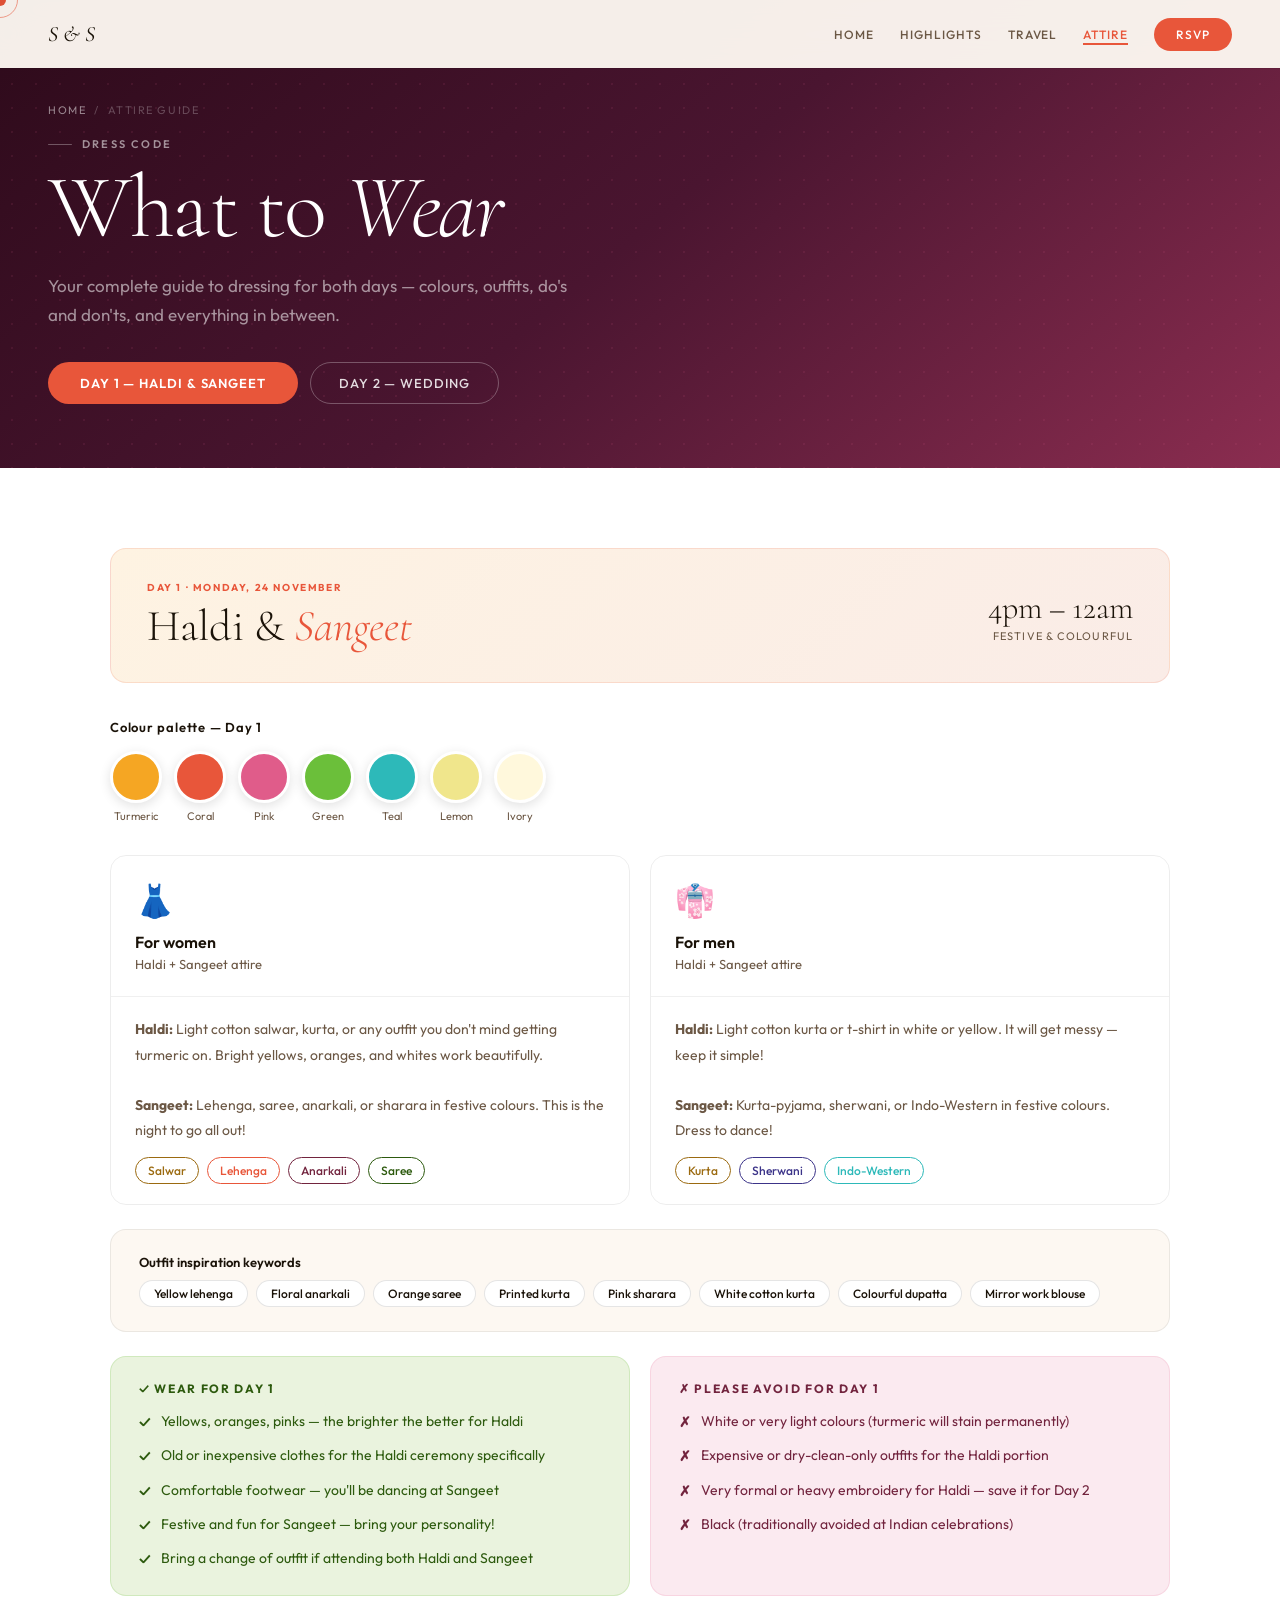
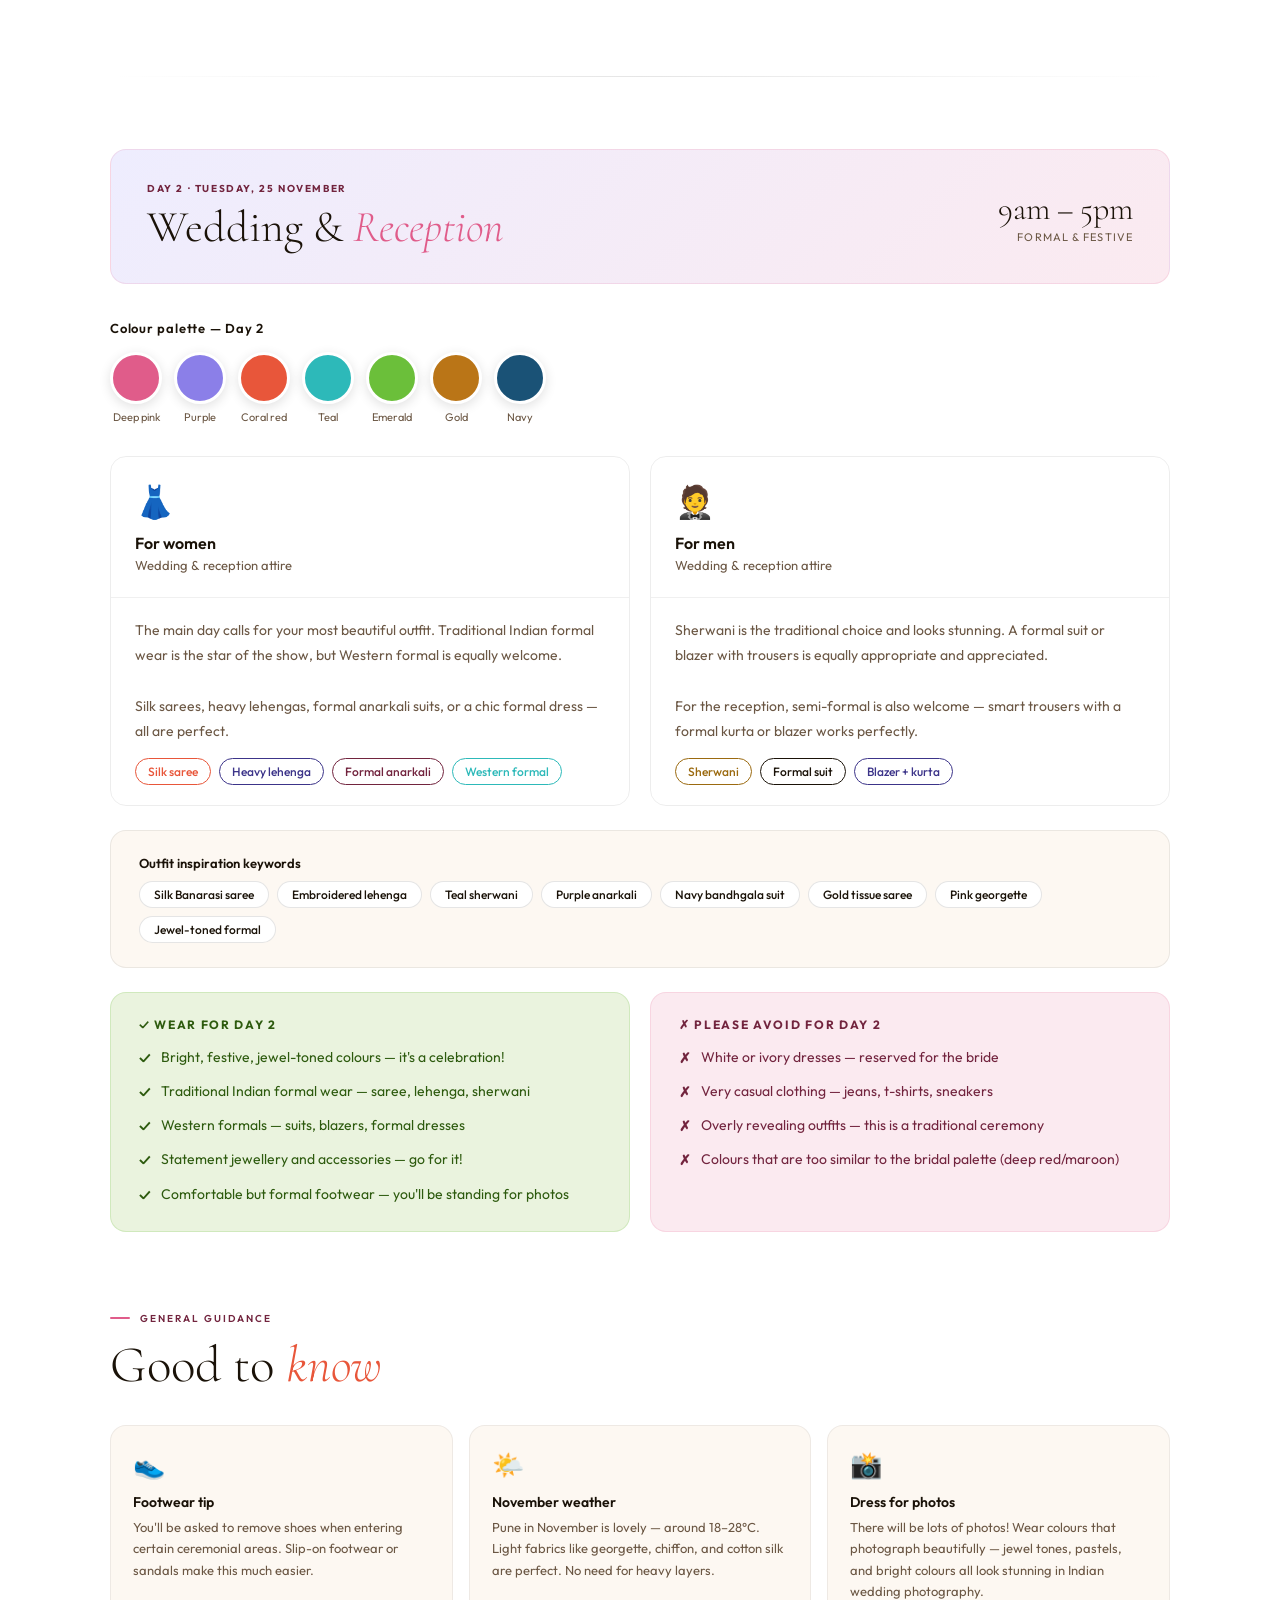
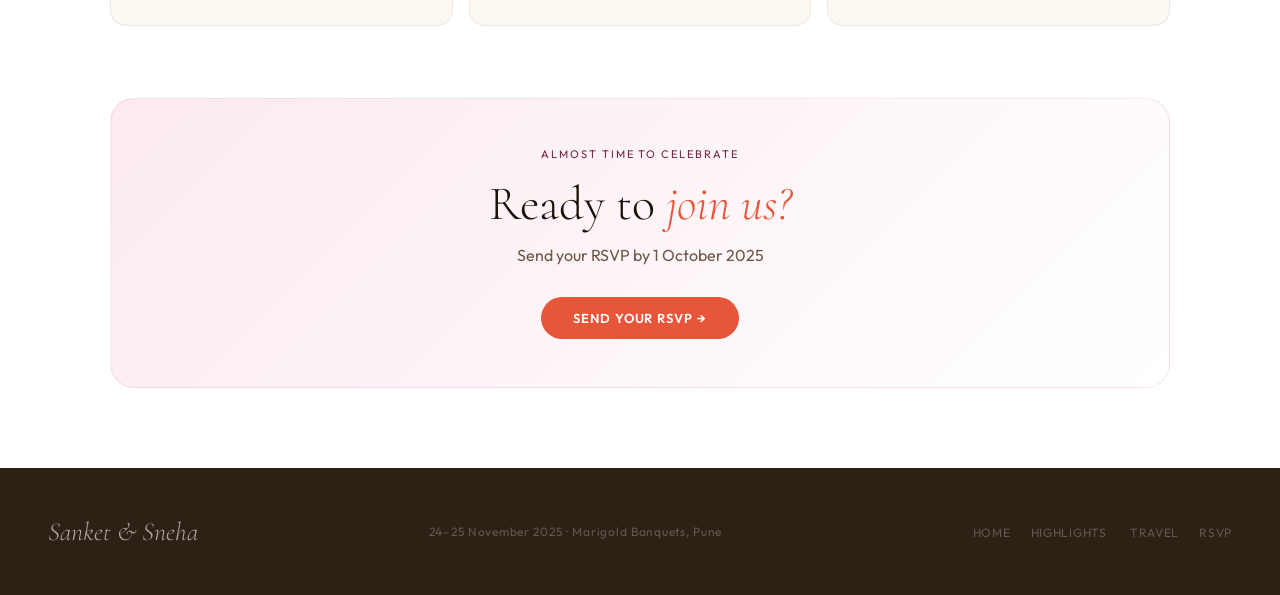
==== attire.html @ 669a03d9 "Add files via upload" ====
<!DOCTYPE html>
<html lang="en">
<head>
<meta charset="UTF-8"><meta name="viewport" content="width=device-width,initial-scale=1">
<title>Attire Guide — Sanket & Sneha</title>
<link rel="preconnect" href="https://fonts.googleapis.com"><link rel="preconnect" href="https://fonts.gstatic.com" crossorigin>
<link rel="stylesheet" href="shared.css">
<style>
.page-body{background:#fff;padding:80px 48px;}
.page-inner{max-width:1060px;margin:0 auto;}

/* DAY SECTIONS */
.day-section{margin-bottom:80px;}
.day-section:last-of-type{margin-bottom:0;}
.day-anchor{display:block;position:relative;top:calc(-1 * var(--nav-h) - 20px);}
.day-header{padding:32px 36px;border-radius:var(--radius);margin-bottom:36px;display:flex;align-items:center;justify-content:space-between;gap:24px;flex-wrap:wrap;}
.dh-day1{background:linear-gradient(135deg,var(--yellow-l),var(--coral-l));border:1.5px solid rgba(232,86,58,.15);}
.dh-day2{background:linear-gradient(135deg,var(--purple-l),var(--pink-l));border:1.5px solid rgba(224,92,138,.15);}
.dh-badge{font-size:10px;font-weight:700;letter-spacing:.16em;text-transform:uppercase;margin-bottom:8px;}
.dh-day1 .dh-badge{color:var(--coral);}
.dh-day2 .dh-badge{color:var(--pink-d);}
.dh-title{font-family:'Cormorant',serif;font-size:clamp(28px,4vw,44px);font-weight:300;line-height:1.1;}
.dh-title em{font-style:italic;}
.dh-day1 .dh-title em{color:var(--coral);}
.dh-day2 .dh-title em{color:var(--pink);}
.dh-time{text-align:right;}
.dh-time .t{font-family:'Cormorant',serif;font-size:32px;font-weight:300;}
.dh-time .tl{font-size:11px;letter-spacing:.1em;text-transform:uppercase;color:var(--mid);margin-top:2px;}

/* COLOUR PALETTE */
.palette-section{margin-bottom:32px;}
.palette-title{font-size:13px;font-weight:600;letter-spacing:.06em;margin-bottom:16px;color:var(--dark);}
.palette-swatches{display:flex;gap:12px;flex-wrap:wrap;}
.swatch-item{text-align:center;}
.swatch-circle{width:52px;height:52px;border-radius:50%;border:3px solid #fff;box-shadow:0 3px 12px rgba(0,0,0,.12);margin:0 auto 6px;transition:transform .2s;}
.swatch-circle:hover{transform:scale(1.12);}
.swatch-name{font-size:11px;color:var(--mid);}

/* ATTIRE BY GENDER */
.gender-grid{display:grid;grid-template-columns:1fr 1fr;gap:20px;margin-bottom:24px;}
.gender-card{border-radius:var(--radius);border:1.5px solid rgba(0,0,0,.07);overflow:hidden;transition:all .3s cubic-bezier(.16,1,.3,1);}
.gender-card:hover{transform:translateY(-4px);box-shadow:0 16px 40px rgba(0,0,0,.09);border-color:transparent;}
.gc-top{padding:24px;border-bottom:1px solid rgba(0,0,0,.06);}
.gc-icon{font-size:32px;margin-bottom:12px;}
.gc-title{font-size:16px;font-weight:600;margin-bottom:4px;}
.gc-subtitle{font-size:13px;color:var(--mid);}
.gc-body{padding:20px 24px;}
.gc-body p{font-size:14px;color:var(--mid);line-height:1.8;}
.gc-chips{display:flex;gap:8px;flex-wrap:wrap;margin-top:14px;}
.gc-chip{font-size:12px;font-weight:500;padding:5px 12px;border-radius:20px;border:1.5px solid;transition:all .2s;}
.gc-chip:hover{transform:translateY(-2px);}

/* DO / DON'T */
.do-dont-section{display:grid;grid-template-columns:1fr 1fr;gap:20px;margin-bottom:32px;}
.do-card{padding:24px 28px;border-radius:var(--radius);background:var(--lime-l);border:1.5px solid rgba(107,191,58,.2);}
.dont-card{padding:24px 28px;border-radius:var(--radius);background:var(--pink-l);border:1.5px solid rgba(224,92,138,.15);}
.dd-title{font-size:12px;font-weight:700;letter-spacing:.14em;text-transform:uppercase;margin-bottom:14px;display:flex;align-items:center;gap:8px;}
.do-card .dd-title{color:var(--lime-d);}
.dont-card .dd-title{color:var(--pink-d);}
.dd-item{display:flex;gap:10px;align-items:flex-start;margin-bottom:10px;font-size:14px;line-height:1.65;}
.dd-item:last-child{margin-bottom:0;}
.do-card .dd-item{color:var(--lime-d);}
.dont-card .dd-item{color:var(--pink-d);}
.dd-item::before{flex-shrink:0;margin-top:1px;font-weight:700;}
.do-card .dd-item::before{content:'✓';}
.dont-card .dd-item::before{content:'✗';}

/* INSPIRATION STRIP */
.inspo-strip{padding:24px 28px;border-radius:var(--radius);background:var(--cream);border:1.5px solid rgba(0,0,0,.07);margin-bottom:24px;}
.inspo-title{font-size:13px;font-weight:600;margin-bottom:10px;}
.inspo-tags{display:flex;gap:8px;flex-wrap:wrap;}
.inspo-tag{font-size:12px;font-weight:500;padding:5px 14px;border-radius:20px;background:#fff;border:1.5px solid rgba(0,0,0,.1);color:var(--dark);}

/* SECTION DIVIDER */
.day-divider{height:1px;background:linear-gradient(to right,transparent,rgba(0,0,0,.1),transparent);margin:72px 0;}

/* GENERAL RULES */
.general-rules{margin-top:72px;}
.rules-grid{display:grid;grid-template-columns:repeat(3,1fr);gap:16px;margin-top:32px;}
.rule-card{padding:22px;border-radius:var(--radius);background:var(--cream);border:1.5px solid rgba(0,0,0,.06);transition:all .3s;}
.rule-card:hover{transform:translateY(-3px);box-shadow:0 12px 30px rgba(0,0,0,.08);}
.rule-icon{font-size:26px;margin-bottom:12px;}
.rule-title{font-size:14px;font-weight:600;margin-bottom:6px;}
.rule-desc{font-size:13px;color:var(--mid);line-height:1.65;}

@media(max-width:900px){
  .page-body{padding:48px 20px;}
  .gender-grid,.do-dont-section,.rules-grid{grid-template-columns:1fr;}
  .day-header{flex-direction:column;}
  .dh-time{text-align:left;}
}
</style>
</head>
<body>
<div id="cursor"></div><div id="cursor-ring"></div>

<nav class="main-nav light" id="main-nav">
  <a href="index.html" class="nav-logo">S & S</a>
  <div class="nav-links">
    <a href="index.html">Home</a>
    <a href="highlights.html">Highlights</a>
    <a href="travel.html">Travel</a>
    <a href="attire.html" class="active">Attire</a>
    <a href="index.html#rsvp" class="nav-rsvp">RSVP</a>
  </div>
  <div class="hamburger" id="ham" onclick="toggleMenu()"><span></span><span></span><span></span></div>
</nav>
<div class="mobile-menu" id="mmenu">
  <a href="index.html" onclick="closeMenu()">Home</a>
  <a href="highlights.html" onclick="closeMenu()">Highlights</a>
  <a href="travel.html" onclick="closeMenu()">Travel</a>
  <a href="attire.html" onclick="closeMenu()">Attire</a>
  <a href="index.html#rsvp" onclick="closeMenu()" style="color:var(--coral)">RSVP →</a>
</div>

<div class="sub-hero" style="padding-top:var(--nav-h);background:linear-gradient(140deg,#2D0A1A 0%,#4A1530 50%,#8B2D50 100%);">
  <div style="position:absolute;inset:0;background-image:radial-gradient(rgba(224,92,138,.1) 1px,transparent 1px);background-size:24px 24px;"></div>
  <div class="sub-hero-content">
    <div class="sub-breadcrumb"><a href="index.html">Home</a><span>/</span><span>Attire Guide</span></div>
    <div class="sub-eyebrow">Dress code</div>
    <h1 class="sub-title">What to <em>Wear</em></h1>
    <p class="sub-desc">Your complete guide to dressing for both days — colours, outfits, do's and don'ts, and everything in between.</p>
    <div class="sub-hero-ctas">
      <a href="#day1" class="btn-primary">Day 1 — Haldi & Sangeet</a>
      <a href="#day2" class="btn-outline-white">Day 2 — Wedding</a>
    </div>
  </div>
</div>

<div class="page-body">
<div class="page-inner">

  <!-- DAY 1 -->
  <div id="day1" class="day-anchor"></div>
  <div class="day-section">
    <div class="day-header dh-day1 reveal">
      <div>
        <div class="dh-badge">Day 1 · Monday, 24 November</div>
        <div class="dh-title">Haldi & <em>Sangeet</em></div>
      </div>
      <div class="dh-time">
        <div class="t">4pm – 12am</div>
        <div class="tl">Festive & colourful</div>
      </div>
    </div>

    <div class="palette-section reveal">
      <div class="palette-title">Colour palette — Day 1</div>
      <div class="palette-swatches">
        <div class="swatch-item"><div class="swatch-circle" style="background:#F5A623"></div><div class="swatch-name">Turmeric</div></div>
        <div class="swatch-item"><div class="swatch-circle" style="background:#E8563A"></div><div class="swatch-name">Coral</div></div>
        <div class="swatch-item"><div class="swatch-circle" style="background:#E05C8A"></div><div class="swatch-name">Pink</div></div>
        <div class="swatch-item"><div class="swatch-circle" style="background:#6BBF3A"></div><div class="swatch-name">Green</div></div>
        <div class="swatch-item"><div class="swatch-circle" style="background:#2DB9B9"></div><div class="swatch-name">Teal</div></div>
        <div class="swatch-item"><div class="swatch-circle" style="background:#F0E68C"></div><div class="swatch-name">Lemon</div></div>
        <div class="swatch-item"><div class="swatch-circle" style="background:#FFF8DC"></div><div class="swatch-name">Ivory</div></div>
      </div>
    </div>

    <div class="gender-grid">
      <div class="gender-card reveal d1">
        <div class="gc-top">
          <div class="gc-icon">👗</div>
          <div class="gc-title">For women</div>
          <div class="gc-subtitle">Haldi + Sangeet attire</div>
        </div>
        <div class="gc-body">
          <p><strong>Haldi:</strong> Light cotton salwar, kurta, or any outfit you don't mind getting turmeric on. Bright yellows, oranges, and whites work beautifully.<br><br><strong>Sangeet:</strong> Lehenga, saree, anarkali, or sharara in festive colours. This is the night to go all out!</p>
          <div class="gc-chips">
            <span class="gc-chip" style="border-color:var(--yellow-d);color:var(--yellow-d)">Salwar</span>
            <span class="gc-chip" style="border-color:var(--coral);color:var(--coral)">Lehenga</span>
            <span class="gc-chip" style="border-color:var(--pink-d);color:var(--pink-d)">Anarkali</span>
            <span class="gc-chip" style="border-color:var(--lime-d);color:var(--lime-d)">Saree</span>
          </div>
        </div>
      </div>
      <div class="gender-card reveal d2">
        <div class="gc-top">
          <div class="gc-icon">👘</div>
          <div class="gc-title">For men</div>
          <div class="gc-subtitle">Haldi + Sangeet attire</div>
        </div>
        <div class="gc-body">
          <p><strong>Haldi:</strong> Light cotton kurta or t-shirt in white or yellow. It will get messy — keep it simple!<br><br><strong>Sangeet:</strong> Kurta-pyjama, sherwani, or Indo-Western in festive colours. Dress to dance!</p>
          <div class="gc-chips">
            <span class="gc-chip" style="border-color:var(--yellow-d);color:var(--yellow-d)">Kurta</span>
            <span class="gc-chip" style="border-color:var(--purple-d);color:var(--purple-d)">Sherwani</span>
            <span class="gc-chip" style="border-color:var(--teal);color:var(--teal)">Indo-Western</span>
          </div>
        </div>
      </div>
    </div>

    <div class="inspo-strip reveal">
      <div class="inspo-title">Outfit inspiration keywords</div>
      <div class="inspo-tags">
        <span class="inspo-tag">Yellow lehenga</span><span class="inspo-tag">Floral anarkali</span>
        <span class="inspo-tag">Orange saree</span><span class="inspo-tag">Printed kurta</span>
        <span class="inspo-tag">Pink sharara</span><span class="inspo-tag">White cotton kurta</span>
        <span class="inspo-tag">Colourful dupatta</span><span class="inspo-tag">Mirror work blouse</span>
      </div>
    </div>

    <div class="do-dont-section reveal">
      <div class="do-card">
        <div class="dd-title">✓ Wear for Day 1</div>
        <div class="dd-item">Yellows, oranges, pinks — the brighter the better for Haldi</div>
        <div class="dd-item">Old or inexpensive clothes for the Haldi ceremony specifically</div>
        <div class="dd-item">Comfortable footwear — you'll be dancing at Sangeet</div>
        <div class="dd-item">Festive and fun for Sangeet — bring your personality!</div>
        <div class="dd-item">Bring a change of outfit if attending both Haldi and Sangeet</div>
      </div>
      <div class="dont-card">
        <div class="dd-title">✗ Please avoid for Day 1</div>
        <div class="dd-item">White or very light colours (turmeric will stain permanently)</div>
        <div class="dd-item">Expensive or dry-clean-only outfits for the Haldi portion</div>
        <div class="dd-item">Very formal or heavy embroidery for Haldi — save it for Day 2</div>
        <div class="dd-item">Black (traditionally avoided at Indian celebrations)</div>
      </div>
    </div>
  </div>

  <div class="day-divider"></div>

  <!-- DAY 2 -->
  <div id="day2" class="day-anchor"></div>
  <div class="day-section">
    <div class="day-header dh-day2 reveal">
      <div>
        <div class="dh-badge">Day 2 · Tuesday, 25 November</div>
        <div class="dh-title">Wedding & <em>Reception</em></div>
      </div>
      <div class="dh-time">
        <div class="t">9am – 5pm</div>
        <div class="tl">Formal & festive</div>
      </div>
    </div>

    <div class="palette-section reveal">
      <div class="palette-title">Colour palette — Day 2</div>
      <div class="palette-swatches">
        <div class="swatch-item"><div class="swatch-circle" style="background:#E05C8A"></div><div class="swatch-name">Deep pink</div></div>
        <div class="swatch-item"><div class="swatch-circle" style="background:#8B7FE8"></div><div class="swatch-name">Purple</div></div>
        <div class="swatch-item"><div class="swatch-circle" style="background:#E8563A"></div><div class="swatch-name">Coral red</div></div>
        <div class="swatch-item"><div class="swatch-circle" style="background:#2DB9B9"></div><div class="swatch-name">Teal</div></div>
        <div class="swatch-item"><div class="swatch-circle" style="background:#6BBF3A"></div><div class="swatch-name">Emerald</div></div>
        <div class="swatch-item"><div class="swatch-circle" style="background:#BA7517"></div><div class="swatch-name">Gold</div></div>
        <div class="swatch-item"><div class="swatch-circle" style="background:#1A5276"></div><div class="swatch-name">Navy</div></div>
      </div>
    </div>

    <div class="gender-grid">
      <div class="gender-card reveal d1">
        <div class="gc-top">
          <div class="gc-icon">👗</div>
          <div class="gc-title">For women</div>
          <div class="gc-subtitle">Wedding & reception attire</div>
        </div>
        <div class="gc-body">
          <p>The main day calls for your most beautiful outfit. Traditional Indian formal wear is the star of the show, but Western formal is equally welcome.<br><br>Silk sarees, heavy lehengas, formal anarkali suits, or a chic formal dress — all are perfect.</p>
          <div class="gc-chips">
            <span class="gc-chip" style="border-color:var(--coral);color:var(--coral)">Silk saree</span>
            <span class="gc-chip" style="border-color:var(--purple-d);color:var(--purple-d)">Heavy lehenga</span>
            <span class="gc-chip" style="border-color:var(--pink-d);color:var(--pink-d)">Formal anarkali</span>
            <span class="gc-chip" style="border-color:var(--teal);color:var(--teal)">Western formal</span>
          </div>
        </div>
      </div>
      <div class="gender-card reveal d2">
        <div class="gc-top">
          <div class="gc-icon">🤵</div>
          <div class="gc-title">For men</div>
          <div class="gc-subtitle">Wedding & reception attire</div>
        </div>
        <div class="gc-body">
          <p>Sherwani is the traditional choice and looks stunning. A formal suit or blazer with trousers is equally appropriate and appreciated.<br><br>For the reception, semi-formal is also welcome — smart trousers with a formal kurta or blazer works perfectly.</p>
          <div class="gc-chips">
            <span class="gc-chip" style="border-color:var(--yellow-d);color:var(--yellow-d)">Sherwani</span>
            <span class="gc-chip" style="border-color:var(--dark);color:var(--dark)">Formal suit</span>
            <span class="gc-chip" style="border-color:var(--purple-d);color:var(--purple-d)">Blazer + kurta</span>
          </div>
        </div>
      </div>
    </div>

    <div class="inspo-strip reveal">
      <div class="inspo-title">Outfit inspiration keywords</div>
      <div class="inspo-tags">
        <span class="inspo-tag">Silk Banarasi saree</span><span class="inspo-tag">Embroidered lehenga</span>
        <span class="inspo-tag">Teal sherwani</span><span class="inspo-tag">Purple anarkali</span>
        <span class="inspo-tag">Navy bandhgala suit</span><span class="inspo-tag">Gold tissue saree</span>
        <span class="inspo-tag">Pink georgette</span><span class="inspo-tag">Jewel-toned formal</span>
      </div>
    </div>

    <div class="do-dont-section reveal">
      <div class="do-card">
        <div class="dd-title">✓ Wear for Day 2</div>
        <div class="dd-item">Bright, festive, jewel-toned colours — it's a celebration!</div>
        <div class="dd-item">Traditional Indian formal wear — saree, lehenga, sherwani</div>
        <div class="dd-item">Western formals — suits, blazers, formal dresses</div>
        <div class="dd-item">Statement jewellery and accessories — go for it!</div>
        <div class="dd-item">Comfortable but formal footwear — you'll be standing for photos</div>
      </div>
      <div class="dont-card">
        <div class="dd-title">✗ Please avoid for Day 2</div>
        <div class="dd-item">White or ivory dresses — reserved for the bride</div>
        <div class="dd-item">Very casual clothing — jeans, t-shirts, sneakers</div>
        <div class="dd-item">Overly revealing outfits — this is a traditional ceremony</div>
        <div class="dd-item">Colours that are too similar to the bridal palette (deep red/maroon)</div>
      </div>
    </div>
  </div>

  <!-- GENERAL RULES -->
  <div class="general-rules reveal">
    <div class="section-label sl-pink">General guidance</div>
    <h2 class="section-title" style="margin-bottom:32px">Good to <em>know</em></h2>
    <div class="rules-grid">
      <div class="rule-card">
        <div class="rule-icon">👟</div>
        <div class="rule-title">Footwear tip</div>
        <div class="rule-desc">You'll be asked to remove shoes when entering certain ceremonial areas. Slip-on footwear or sandals make this much easier.</div>
      </div>
      <div class="rule-card">
        <div class="rule-icon">🌤️</div>
        <div class="rule-title">November weather</div>
        <div class="rule-desc">Pune in November is lovely — around 18–28°C. Light fabrics like georgette, chiffon, and cotton silk are perfect. No need for heavy layers.</div>
      </div>
      <div class="rule-card">
        <div class="rule-icon">📸</div>
        <div class="rule-title">Dress for photos</div>
        <div class="rule-desc">There will be lots of photos! Wear colours that photograph beautifully — jewel tones, pastels, and bright colours all look stunning in Indian wedding photography.</div>
      </div>
    </div>
  </div>

  <!-- RSVP CTA -->
  <div style="margin-top:72px;padding:48px;border-radius:24px;background:linear-gradient(135deg,var(--pink-l),#fff);border:1.5px solid rgba(224,92,138,.15);text-align:center;" class="reveal">
    <p style="font-size:11px;letter-spacing:.18em;text-transform:uppercase;color:var(--pink-d);margin-bottom:14px">Almost time to celebrate</p>
    <h2 style="font-family:'Cormorant',serif;font-size:48px;font-weight:300;margin-bottom:12px">Ready to <em style="font-style:italic;color:var(--coral)">join us?</em></h2>
    <p style="font-size:16px;color:var(--mid);margin-bottom:32px">Send your RSVP by 1 October 2025</p>
    <a href="index.html#rsvp" class="btn-primary">Send your RSVP →</a>
  </div>

</div>
</div>

<footer class="main-footer">
  <div class="footer-logo">Sanket & Sneha</div>
  <div class="footer-meta">24–25 November 2025 · Marigold Banquets, Pune</div>
  <div class="footer-links">
    <a href="index.html">Home</a><a href="highlights.html">Highlights</a>
    <a href="travel.html">Travel</a><a href="index.html#rsvp">RSVP</a>
  </div>
</footer>
<script src="shared.js"></script>
</body>
</html>
---- shared.css ----
@import url('https://fonts.googleapis.com/css2?family=Cormorant:ital,wght@0,300;0,400;0,600;1,300;1,400;1,600&family=Outfit:wght@300;400;500;600&display=swap');

*,*::before,*::after{box-sizing:border-box;margin:0;padding:0;}
:root{
  --coral:#E8563A;--coral2:#FF6B4A;--coral-l:#FAECE7;
  --yellow:#F5A623;--yellow-l:#FEF3E2;--yellow-d:#9B6A10;
  --lime:#6BBF3A;--lime-l:#EAF3DE;--lime-d:#2D5A0E;
  --pink:#E05C8A;--pink-l:#FBEAF0;--pink-d:#72243E;
  --purple:#8B7FE8;--purple-l:#EEEDFE;--purple-d:#3C3489;
  --teal:#2DB9B9;--teal-l:#E1F5EE;
  --cream:#FDF8F2;--dark:#1A1208;--dark2:#2D2015;
  --mid:#6B5744;--light:#F5EDE3;--white:#fff;
  --nav-h:68px;
  --radius:16px;--radius-sm:10px;
}
html{scroll-behavior:smooth;}
body{font-family:'Outfit',sans-serif;background:var(--cream);color:var(--dark);overflow-x:hidden;cursor:none;}

/* CURSOR */
#cursor{position:fixed;width:12px;height:12px;background:var(--coral);border-radius:50%;pointer-events:none;z-index:99999;transform:translate(-50%,-50%);transition:width .2s,height .2s,background .2s;mix-blend-mode:multiply;}
#cursor-ring{position:fixed;width:36px;height:36px;border:1.5px solid var(--coral);border-radius:50%;pointer-events:none;z-index:99998;transform:translate(-50%,-50%);transition:width .35s,height .35s;opacity:.55;}
.cursor-grow #cursor{width:44px;height:44px;background:var(--yellow);}
.cursor-grow #cursor-ring{width:60px;height:60px;border-color:var(--yellow);}

/* NAV */
nav.main-nav{position:fixed;top:0;left:0;right:0;height:var(--nav-h);z-index:1000;display:flex;align-items:center;justify-content:space-between;padding:0 48px;transition:background .4s,box-shadow .4s;}
nav.main-nav.scrolled{background:rgba(253,248,242,.96);backdrop-filter:blur(16px);box-shadow:0 1px 0 rgba(0,0,0,.07);}
nav.main-nav.light{background:rgba(253,248,242,.96);backdrop-filter:blur(16px);box-shadow:0 1px 0 rgba(0,0,0,.07);}
.nav-logo{font-family:'Cormorant',serif;font-size:22px;font-style:italic;font-weight:400;color:#fff;transition:color .3s;text-decoration:none;}
nav.main-nav.scrolled .nav-logo,nav.main-nav.light .nav-logo{color:var(--dark);}
.nav-links{display:flex;align-items:center;gap:26px;}
.nav-links a{font-size:12px;font-weight:500;letter-spacing:.08em;text-transform:uppercase;text-decoration:none;color:rgba(255,255,255,.8);transition:color .2s;position:relative;}
.nav-links a::after{content:'';position:absolute;bottom:-3px;left:0;right:0;height:1.5px;background:var(--coral);transform:scaleX(0);transition:transform .25s;transform-origin:left;}
.nav-links a:hover::after{transform:scaleX(1);}
nav.main-nav.scrolled .nav-links a,nav.main-nav.light .nav-links a{color:var(--mid);}
.nav-links a:hover,.nav-links a.active{color:var(--coral)!important;}
.nav-links a.active::after{transform:scaleX(1);}
.nav-rsvp{font-size:12px;font-weight:600;letter-spacing:.08em;text-transform:uppercase;text-decoration:none;padding:9px 22px;border-radius:40px;background:var(--coral);color:#fff!important;transition:background .2s,transform .15s,box-shadow .2s;}
.nav-rsvp:hover{background:var(--coral2);transform:translateY(-2px);box-shadow:0 8px 20px rgba(232,86,58,.4);}
.nav-rsvp::after{display:none!important;}
.hamburger{display:none;flex-direction:column;gap:5px;cursor:none;padding:4px;}
.hamburger span{width:24px;height:2px;background:#fff;border-radius:2px;transition:background .3s;}
nav.main-nav.scrolled .hamburger span,nav.main-nav.light .hamburger span{background:var(--dark);}
.mobile-menu{display:none;position:fixed;top:var(--nav-h);left:0;right:0;bottom:0;background:var(--dark);z-index:999;flex-direction:column;align-items:center;justify-content:center;gap:28px;}
.mobile-menu.open{display:flex;}
.mobile-menu a{font-family:'Cormorant',serif;font-size:36px;font-weight:300;font-style:italic;color:rgba(255,255,255,.8);text-decoration:none;transition:color .2s;}
.mobile-menu a:hover{color:var(--yellow);}

/* REVEAL */
.reveal{opacity:0;transform:translateY(32px);transition:opacity .8s cubic-bezier(.16,1,.3,1),transform .8s cubic-bezier(.16,1,.3,1);}
.reveal-left{opacity:0;transform:translateX(-36px);transition:opacity .8s cubic-bezier(.16,1,.3,1),transform .8s cubic-bezier(.16,1,.3,1);}
.reveal-right{opacity:0;transform:translateX(36px);transition:opacity .8s cubic-bezier(.16,1,.3,1),transform .8s cubic-bezier(.16,1,.3,1);}
.reveal.visible,.reveal-left.visible,.reveal-right.visible{opacity:1;transform:none;}
.d1{transition-delay:.1s!important;}.d2{transition-delay:.2s!important;}.d3{transition-delay:.3s!important;}.d4{transition-delay:.4s!important;}.d5{transition-delay:.5s!important;}.d6{transition-delay:.6s!important;}

/* SHARED BUTTON STYLES */
.btn-primary{display:inline-flex;align-items:center;gap:8px;padding:13px 32px;border-radius:40px;background:var(--coral);color:#fff;font-size:13px;font-weight:600;letter-spacing:.07em;text-transform:uppercase;text-decoration:none;border:none;cursor:none;transition:background .2s,transform .2s,box-shadow .2s;font-family:'Outfit',sans-serif;}
.btn-primary:hover{background:var(--coral2);transform:translateY(-3px);box-shadow:0 12px 32px rgba(232,86,58,.45);}
.btn-outline-dark{display:inline-flex;align-items:center;gap:8px;padding:12px 28px;border-radius:40px;background:transparent;color:var(--dark);font-size:13px;font-weight:500;letter-spacing:.07em;text-transform:uppercase;text-decoration:none;border:1.5px solid rgba(0,0,0,.2);cursor:none;transition:all .2s;font-family:'Outfit',sans-serif;}
.btn-outline-dark:hover{border-color:var(--coral);color:var(--coral);transform:translateY(-2px);}
.btn-outline-white{display:inline-flex;align-items:center;gap:8px;padding:12px 28px;border-radius:40px;background:transparent;color:rgba(255,255,255,.85);font-size:13px;font-weight:500;letter-spacing:.07em;text-transform:uppercase;text-decoration:none;border:1px solid rgba(255,255,255,.28);cursor:none;transition:all .2s;font-family:'Outfit',sans-serif;}
.btn-outline-white:hover{border-color:rgba(255,255,255,.7);color:#fff;transform:translateY(-2px);}

/* SUB-PAGE HERO */
.sub-hero{min-height:52vh;display:flex;align-items:flex-end;padding:0 48px 64px;position:relative;overflow:hidden;}
.sub-hero-bg{position:absolute;inset:0;z-index:0;}
.sub-hero-overlay{position:absolute;inset:0;z-index:1;}
.sub-hero-content{position:relative;z-index:2;max-width:800px;}
.sub-breadcrumb{display:flex;align-items:center;gap:8px;font-size:11px;letter-spacing:.14em;text-transform:uppercase;color:rgba(255,255,255,.5);margin-bottom:20px;}
.sub-breadcrumb a{color:rgba(255,255,255,.5);text-decoration:none;transition:color .2s;}
.sub-breadcrumb a:hover{color:rgba(255,255,255,.85);}
.sub-breadcrumb span{color:rgba(255,255,255,.25);}
.sub-eyebrow{font-size:11px;font-weight:600;letter-spacing:.2em;text-transform:uppercase;color:rgba(255,255,255,.55);margin-bottom:14px;display:flex;align-items:center;gap:10px;}
.sub-eyebrow::before{content:'';width:24px;height:1.5px;background:rgba(255,255,255,.3);border-radius:2px;}
.sub-title{font-family:'Cormorant',serif;font-size:clamp(44px,7vw,90px);font-weight:300;color:#fff;line-height:.95;letter-spacing:-.02em;}
.sub-title em{font-style:italic;}
.sub-desc{font-size:17px;color:rgba(255,255,255,.55);margin-top:20px;line-height:1.75;max-width:540px;}
.sub-hero-ctas{display:flex;gap:12px;flex-wrap:wrap;margin-top:32px;}

/* SUB-PAGE BODY */
.sub-body{background:#fff;padding:80px 48px;}
.sub-inner{max-width:1100px;margin:0 auto;}
.section-label{font-size:10px;font-weight:600;letter-spacing:.2em;text-transform:uppercase;display:flex;align-items:center;gap:10px;margin-bottom:12px;}
.section-label::before{content:'';width:20px;height:2px;border-radius:2px;}
.sl-coral{color:var(--coral);}.sl-coral::before{background:var(--coral);}
.sl-yellow{color:var(--yellow-d);}.sl-yellow::before{background:var(--yellow);}
.sl-lime{color:var(--lime-d);}.sl-lime::before{background:var(--lime);}
.sl-pink{color:var(--pink-d);}.sl-pink::before{background:var(--pink);}
.sl-purple{color:var(--purple-d);}.sl-purple::before{background:var(--purple);}
.section-title{font-family:'Cormorant',serif;font-size:clamp(34px,4vw,56px);font-weight:300;line-height:1.1;color:var(--dark);}
.section-title em{font-style:italic;color:var(--coral);}

/* CARD BASE */
.card{background:#fff;border:1.5px solid rgba(0,0,0,.07);border-radius:var(--radius);transition:all .3s cubic-bezier(.16,1,.3,1);}
.card:hover{transform:translateY(-5px);box-shadow:0 20px 48px rgba(0,0,0,.1);border-color:transparent;}
.card-light{background:var(--cream);border:1.5px solid rgba(0,0,0,.05);border-radius:var(--radius);}

/* FOOTER */
footer.main-footer{background:var(--dark2);padding:48px;display:flex;align-items:center;justify-content:space-between;flex-wrap:wrap;gap:20px;}
.footer-logo{font-family:'Cormorant',serif;font-size:26px;font-weight:300;font-style:italic;color:rgba(255,255,255,.6);}
.footer-meta{font-size:12px;color:rgba(255,255,255,.25);letter-spacing:.06em;}
.footer-links a{font-size:12px;color:rgba(255,255,255,.25);text-decoration:none;letter-spacing:.06em;text-transform:uppercase;transition:color .2s;margin-left:20px;}
.footer-links a:hover{color:var(--coral);}

/* ANIMATIONS */
@keyframes fadeUp{from{opacity:0;transform:translateY(20px);}to{opacity:1;transform:none;}}
@keyframes slideUp{from{opacity:0;transform:translateY(100%);}to{opacity:1;transform:none;}}
@keyframes floatBob{0%,100%{transform:translateY(0);}50%{transform:translateY(-10px);}}
@keyframes confettiFall{0%{transform:translateY(-10px) rotate(0deg);opacity:1;}100%{transform:translateY(110vh) rotate(720deg);opacity:0;}}

/* RESPONSIVE */
@media(max-width:900px){
  nav.main-nav{padding:0 20px;}
  .nav-links{display:none;}
  .hamburger{display:flex;}
  body{cursor:auto;}
  #cursor,#cursor-ring{display:none;}
  .sub-hero{padding:0 20px 48px;min-height:44vh;}
  .sub-body{padding:52px 20px;}
  footer.main-footer{padding:28px 20px;}
  .footer-links{display:none;}
}
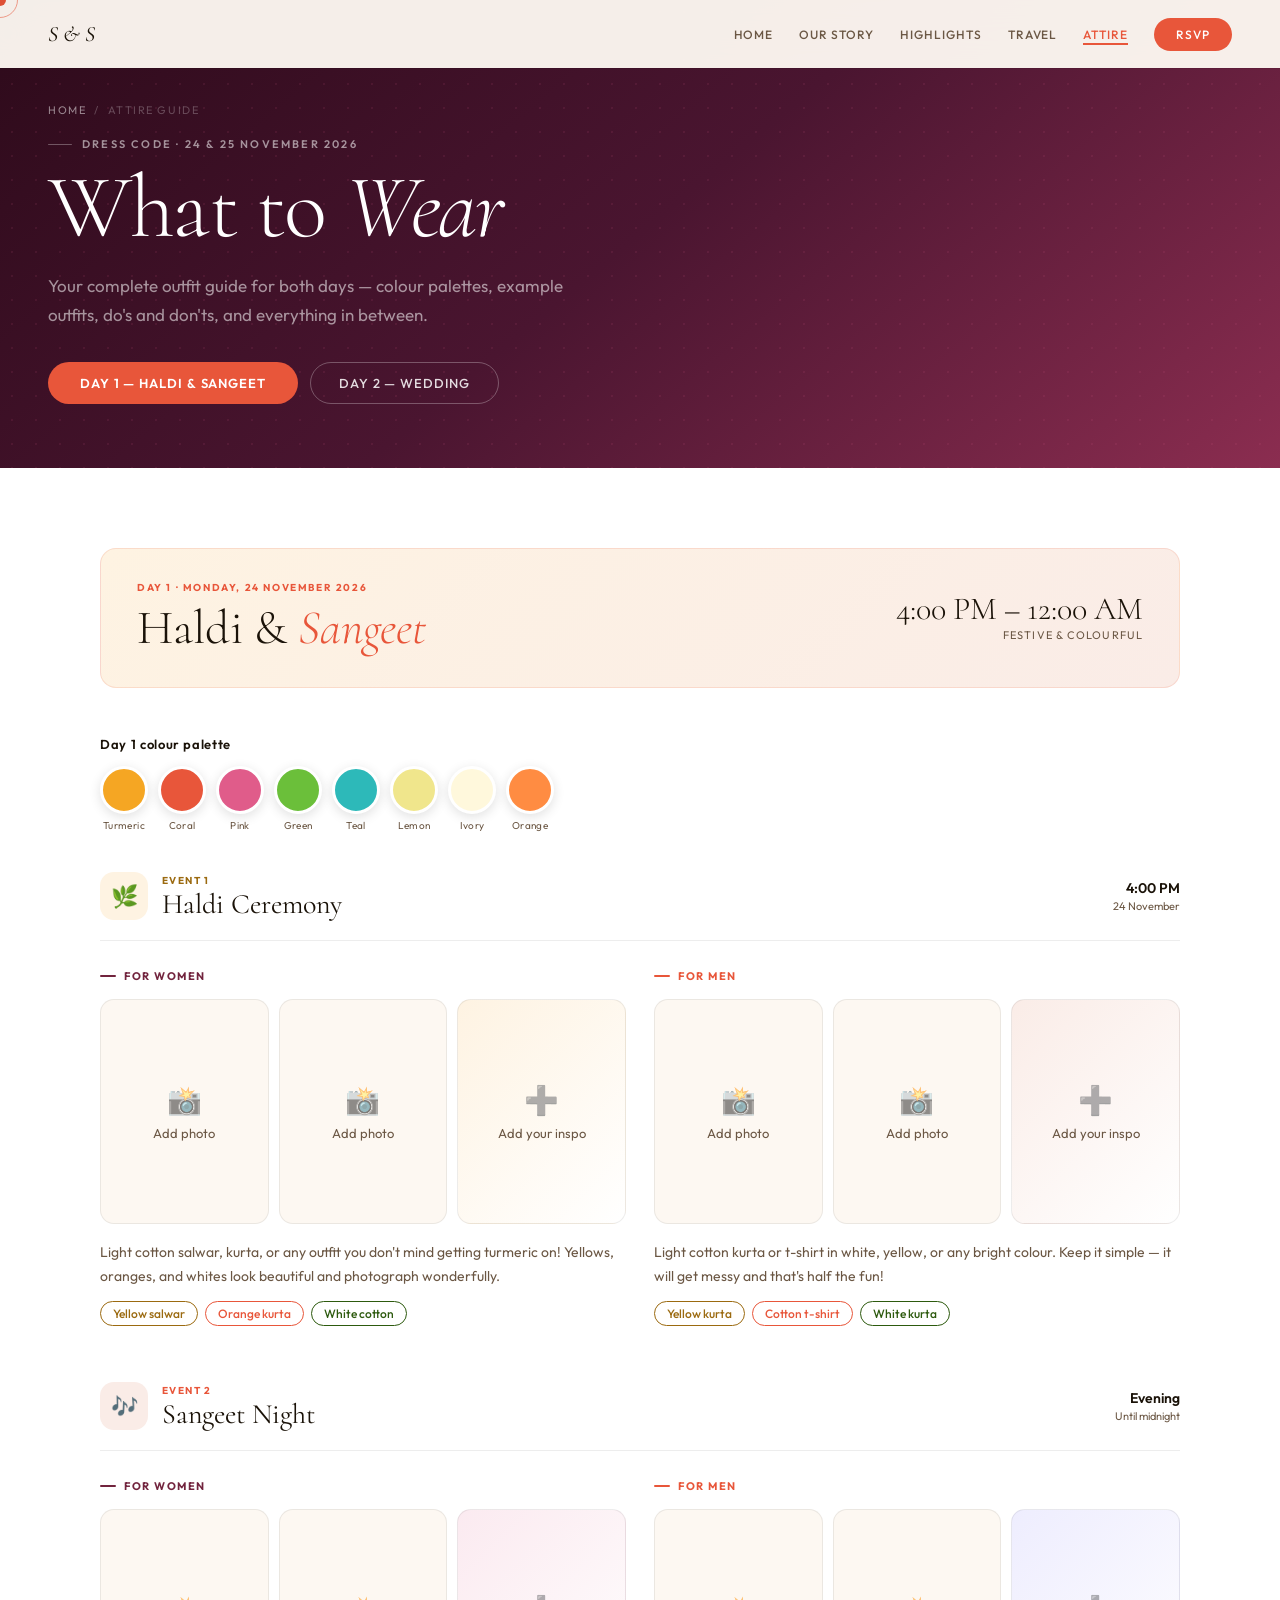
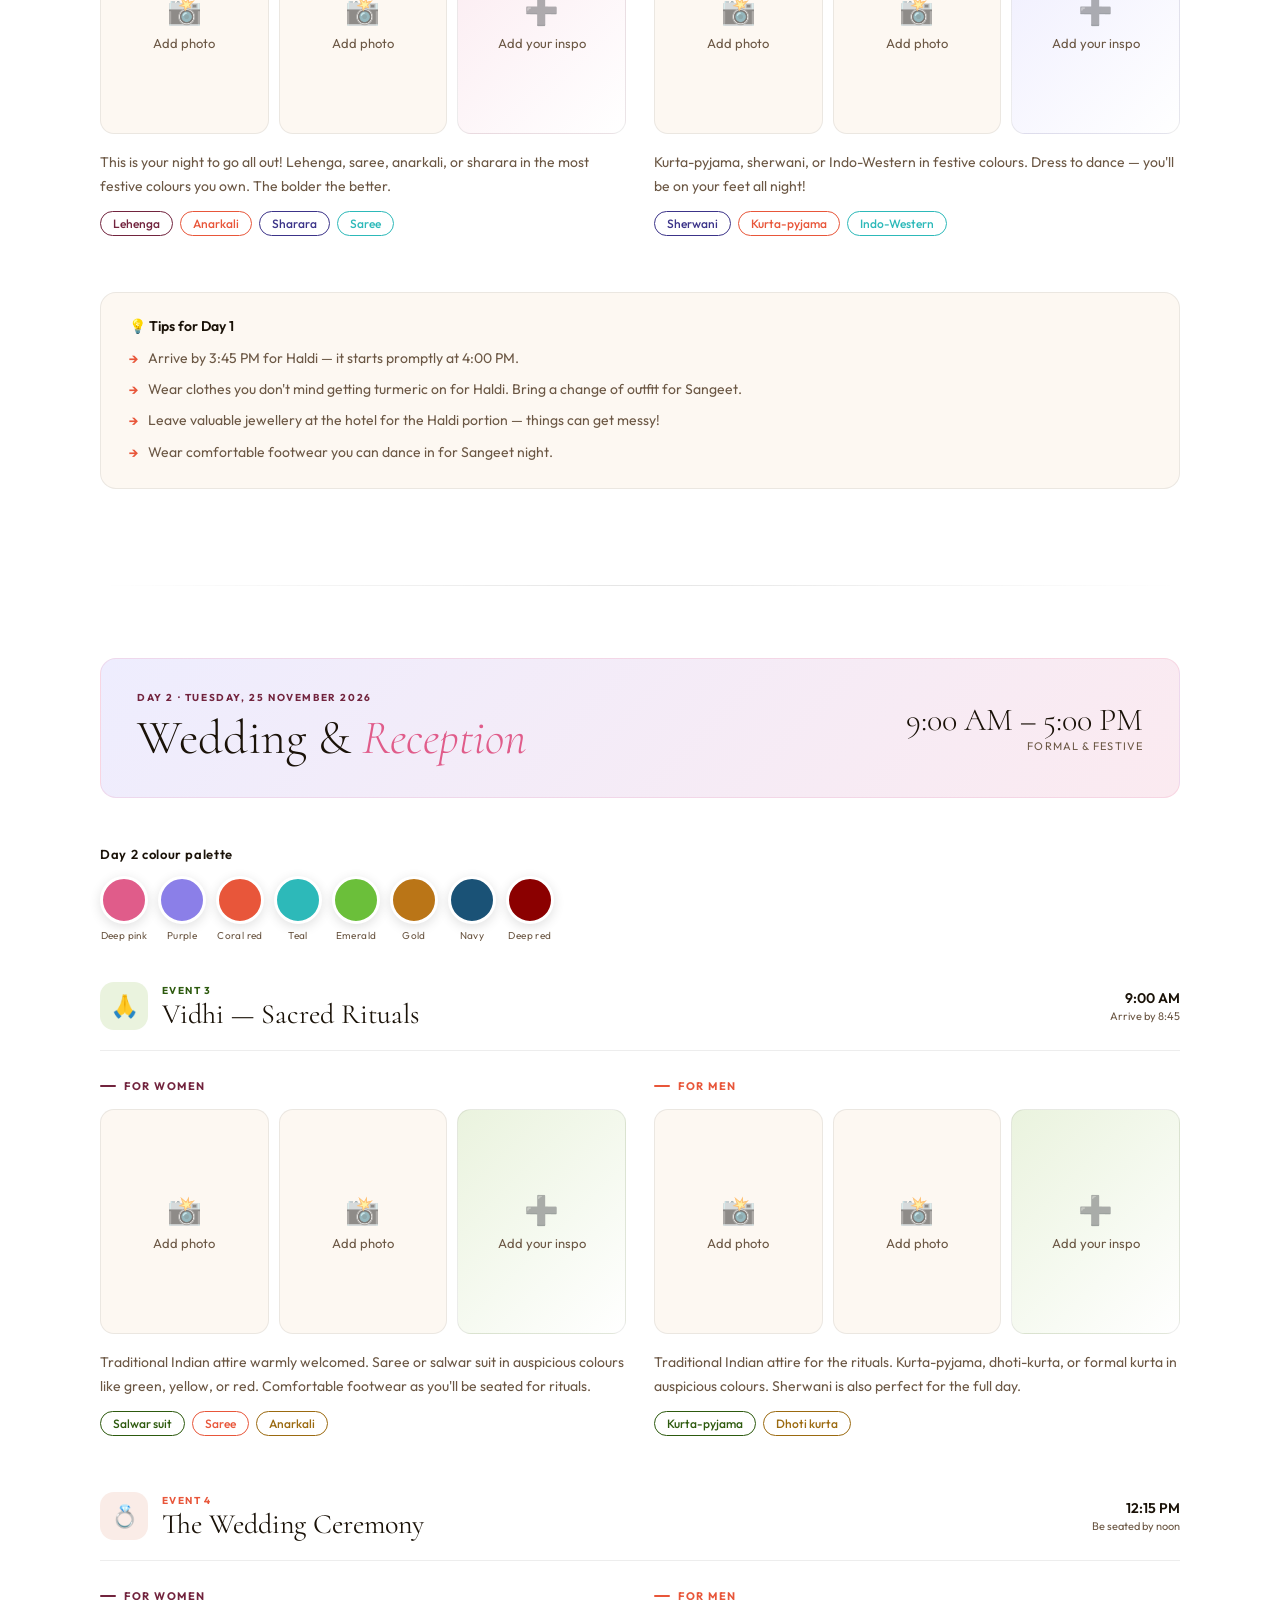
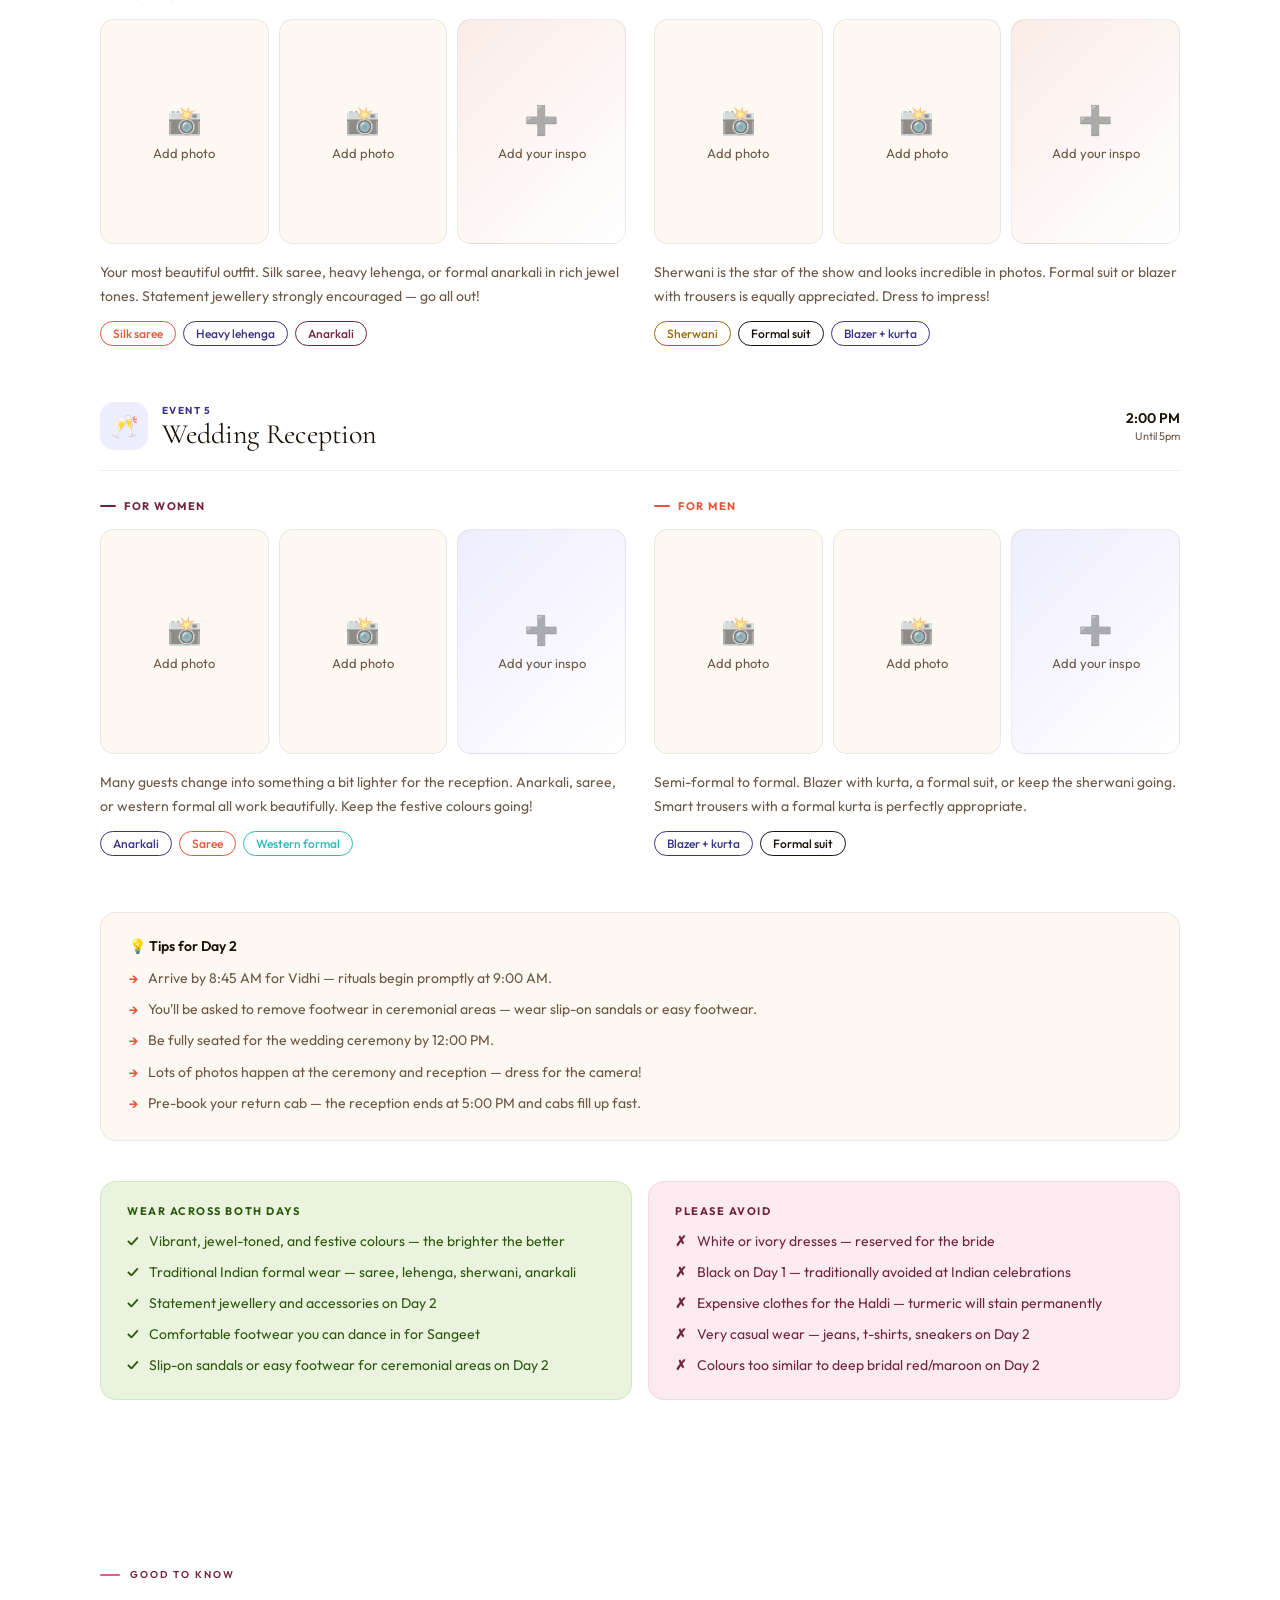
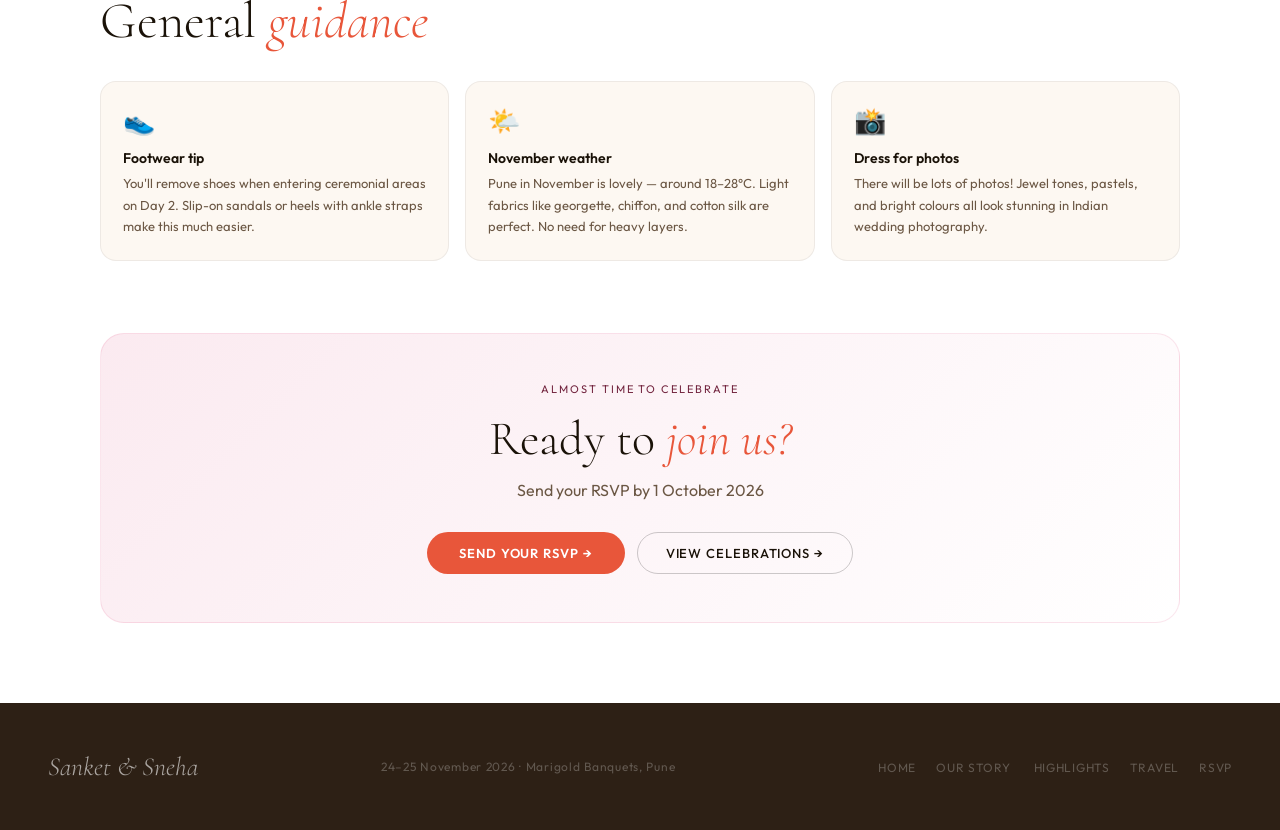
==== commit 304febd5: "Add files via upload" ====
--- a/attire.html
+++ b/attire.html
@@ -7,75 +7,133 @@
 <link rel="stylesheet" href="shared.css">
 <style>
 .page-body{background:#fff;padding:80px 48px;}
-.page-inner{max-width:1060px;margin:0 auto;}
+.page-inner{max-width:1080px;margin:0 auto;}
 
 /* DAY SECTIONS */
-.day-section{margin-bottom:80px;}
+.day-section{margin-bottom:96px;}
 .day-section:last-of-type{margin-bottom:0;}
 .day-anchor{display:block;position:relative;top:calc(-1 * var(--nav-h) - 20px);}
-.day-header{padding:32px 36px;border-radius:var(--radius);margin-bottom:36px;display:flex;align-items:center;justify-content:space-between;gap:24px;flex-wrap:wrap;}
+
+/* DAY HEADER */
+.day-header{
+  padding:32px 36px;border-radius:var(--radius);margin-bottom:48px;
+  display:flex;align-items:center;justify-content:space-between;gap:24px;flex-wrap:wrap;
+}
 .dh-day1{background:linear-gradient(135deg,var(--yellow-l),var(--coral-l));border:1.5px solid rgba(232,86,58,.15);}
 .dh-day2{background:linear-gradient(135deg,var(--purple-l),var(--pink-l));border:1.5px solid rgba(224,92,138,.15);}
 .dh-badge{font-size:10px;font-weight:700;letter-spacing:.16em;text-transform:uppercase;margin-bottom:8px;}
 .dh-day1 .dh-badge{color:var(--coral);}
 .dh-day2 .dh-badge{color:var(--pink-d);}
-.dh-title{font-family:'Cormorant',serif;font-size:clamp(28px,4vw,44px);font-weight:300;line-height:1.1;}
+.dh-title{font-family:'Cormorant',serif;font-size:clamp(28px,4vw,48px);font-weight:300;line-height:1.1;}
 .dh-title em{font-style:italic;}
 .dh-day1 .dh-title em{color:var(--coral);}
 .dh-day2 .dh-title em{color:var(--pink);}
-.dh-time{text-align:right;}
-.dh-time .t{font-family:'Cormorant',serif;font-size:32px;font-weight:300;}
-.dh-time .tl{font-size:11px;letter-spacing:.1em;text-transform:uppercase;color:var(--mid);margin-top:2px;}
+.dh-time{text-align:right;flex-shrink:0;}
+.dh-time .t{font-family:'Cormorant',serif;font-size:32px;font-weight:300;line-height:1;}
+.dh-time .tl{font-size:11px;letter-spacing:.1em;text-transform:uppercase;color:var(--mid);margin-top:3px;}
+
+/* EVENT BLOCK — title + outfit grid */
+.event-block{margin-bottom:56px;}
+.event-block:last-child{margin-bottom:0;}
+.event-block-header{
+  display:flex;align-items:center;gap:14px;margin-bottom:28px;
+  padding-bottom:20px;border-bottom:1px solid rgba(0,0,0,.07);
+}
+.eb-icon{
+  width:48px;height:48px;border-radius:14px;
+  display:flex;align-items:center;justify-content:center;font-size:22px;flex-shrink:0;
+}
+.eb-tag{font-size:10px;font-weight:700;letter-spacing:.14em;text-transform:uppercase;margin-bottom:3px;}
+.eb-title{font-family:'Cormorant',serif;font-size:28px;font-weight:400;line-height:1;}
+.eb-time{margin-left:auto;text-align:right;flex-shrink:0;}
+.eb-time .t{font-size:14px;font-weight:600;color:var(--dark);}
+.eb-time .tl{font-size:11px;color:var(--mid);margin-top:2px;}
+
+/* OUTFIT GRID — 2 col (women / men) each with image cards */
+.outfit-cols{display:grid;grid-template-columns:1fr 1fr;gap:28px;}
+.outfit-col{}
+.oc-label{
+  font-size:11px;font-weight:700;letter-spacing:.14em;text-transform:uppercase;
+  color:var(--mid);margin-bottom:16px;display:flex;align-items:center;gap:8px;
+}
+.oc-label::before{content:'';width:16px;height:2px;border-radius:2px;background:currentColor;}
+
+/* IMAGE CAROUSEL */
+.outfit-images{
+  display:grid;grid-template-columns:repeat(3,1fr);gap:10px;margin-bottom:16px;
+}
+.outfit-img-card{
+  border-radius:14px;overflow:hidden;aspect-ratio:3/4;
+  border:1.5px solid rgba(0,0,0,.07);position:relative;
+  cursor:none;
+  transition:all .3s cubic-bezier(.16,1,.3,1);
+  background:var(--cream);
+}
+.outfit-img-card:hover{transform:translateY(-4px) scale(1.02);box-shadow:0 16px 36px rgba(0,0,0,.12);border-color:transparent;z-index:2;}
+.outfit-img-card img{
+  width:100%;height:100%;object-fit:cover;object-position:center top;
+  display:block;transition:transform .5s cubic-bezier(.16,1,.3,1);
+}
+.outfit-img-card:hover img{transform:scale(1.07);}
+.outfit-img-card .img-label{
+  position:absolute;bottom:0;left:0;right:0;
+  padding:10px 12px;
+  background:linear-gradient(to top,rgba(26,12,4,.8),transparent);
+  font-size:11px;letter-spacing:.06em;color:rgba(255,255,255,.85);
+  font-weight:500;
+  transform:translateY(100%);transition:transform .25s;
+}
+.outfit-img-card:hover .img-label{transform:translateY(0);}
+.outfit-img-card .add-photo{
+  position:absolute;inset:0;display:flex;flex-direction:column;
+  align-items:center;justify-content:center;gap:8px;
+  font-size:13px;color:var(--mid);text-align:center;padding:12px;
+}
+.outfit-img-card .add-photo .icon{font-size:28px;opacity:.5;}
+
+/* DESC + CHIPS */
+.outfit-desc{font-size:14px;color:var(--mid);line-height:1.75;margin-bottom:12px;}
+.outfit-chips{display:flex;gap:7px;flex-wrap:wrap;}
+.oc-chip{
+  font-size:12px;font-weight:500;padding:4px 12px;border-radius:20px;
+  border:1.5px solid;transition:all .2s;
+}
+.oc-chip:hover{transform:translateY(-2px);}
 
 /* COLOUR PALETTE */
-.palette-section{margin-bottom:32px;}
-.palette-title{font-size:13px;font-weight:600;letter-spacing:.06em;margin-bottom:16px;color:var(--dark);}
-.palette-swatches{display:flex;gap:12px;flex-wrap:wrap;}
+.palette-section{margin-bottom:40px;}
+.palette-title{font-size:13px;font-weight:600;letter-spacing:.05em;margin-bottom:14px;color:var(--dark);}
+.palette-swatches{display:flex;gap:10px;flex-wrap:wrap;}
 .swatch-item{text-align:center;}
-.swatch-circle{width:52px;height:52px;border-radius:50%;border:3px solid #fff;box-shadow:0 3px 12px rgba(0,0,0,.12);margin:0 auto 6px;transition:transform .2s;}
-.swatch-circle:hover{transform:scale(1.12);}
-.swatch-name{font-size:11px;color:var(--mid);}
-
-/* ATTIRE BY GENDER */
-.gender-grid{display:grid;grid-template-columns:1fr 1fr;gap:20px;margin-bottom:24px;}
-.gender-card{border-radius:var(--radius);border:1.5px solid rgba(0,0,0,.07);overflow:hidden;transition:all .3s cubic-bezier(.16,1,.3,1);}
-.gender-card:hover{transform:translateY(-4px);box-shadow:0 16px 40px rgba(0,0,0,.09);border-color:transparent;}
-.gc-top{padding:24px;border-bottom:1px solid rgba(0,0,0,.06);}
-.gc-icon{font-size:32px;margin-bottom:12px;}
-.gc-title{font-size:16px;font-weight:600;margin-bottom:4px;}
-.gc-subtitle{font-size:13px;color:var(--mid);}
-.gc-body{padding:20px 24px;}
-.gc-body p{font-size:14px;color:var(--mid);line-height:1.8;}
-.gc-chips{display:flex;gap:8px;flex-wrap:wrap;margin-top:14px;}
-.gc-chip{font-size:12px;font-weight:500;padding:5px 12px;border-radius:20px;border:1.5px solid;transition:all .2s;}
-.gc-chip:hover{transform:translateY(-2px);}
+.swatch-circle{
+  width:48px;height:48px;border-radius:50%;
+  border:3px solid #fff;box-shadow:0 3px 12px rgba(0,0,0,.12);
+  margin:0 auto 5px;transition:transform .2s;cursor:none;
+}
+.swatch-circle:hover{transform:scale(1.15);}
+.swatch-name{font-size:10px;color:var(--mid);letter-spacing:.04em;}
 
 /* DO / DON'T */
-.do-dont-section{display:grid;grid-template-columns:1fr 1fr;gap:20px;margin-bottom:32px;}
-.do-card{padding:24px 28px;border-radius:var(--radius);background:var(--lime-l);border:1.5px solid rgba(107,191,58,.2);}
-.dont-card{padding:24px 28px;border-radius:var(--radius);background:var(--pink-l);border:1.5px solid rgba(224,92,138,.15);}
-.dd-title{font-size:12px;font-weight:700;letter-spacing:.14em;text-transform:uppercase;margin-bottom:14px;display:flex;align-items:center;gap:8px;}
-.do-card .dd-title{color:var(--lime-d);}
-.dont-card .dd-title{color:var(--pink-d);}
-.dd-item{display:flex;gap:10px;align-items:flex-start;margin-bottom:10px;font-size:14px;line-height:1.65;}
+.do-dont-row{display:grid;grid-template-columns:1fr 1fr;gap:16px;margin-top:40px;}
+.do-box{padding:22px 26px;border-radius:var(--radius);background:var(--lime-l);border:1.5px solid rgba(107,191,58,.2);}
+.dont-box{padding:22px 26px;border-radius:var(--radius);background:var(--pink-l);border:1.5px solid rgba(224,92,138,.15);}
+.dd-title{font-size:11px;font-weight:700;letter-spacing:.14em;text-transform:uppercase;margin-bottom:12px;display:flex;align-items:center;gap:7px;}
+.do-box .dd-title{color:var(--lime-d);}
+.dont-box .dd-title{color:var(--pink-d);}
+.dd-item{display:flex;gap:10px;align-items:flex-start;margin-bottom:8px;font-size:14px;line-height:1.65;}
 .dd-item:last-child{margin-bottom:0;}
-.do-card .dd-item{color:var(--lime-d);}
-.dont-card .dd-item{color:var(--pink-d);}
-.dd-item::before{flex-shrink:0;margin-top:1px;font-weight:700;}
-.do-card .dd-item::before{content:'✓';}
-.dont-card .dd-item::before{content:'✗';}
-
-/* INSPIRATION STRIP */
-.inspo-strip{padding:24px 28px;border-radius:var(--radius);background:var(--cream);border:1.5px solid rgba(0,0,0,.07);margin-bottom:24px;}
-.inspo-title{font-size:13px;font-weight:600;margin-bottom:10px;}
-.inspo-tags{display:flex;gap:8px;flex-wrap:wrap;}
-.inspo-tag{font-size:12px;font-weight:500;padding:5px 14px;border-radius:20px;background:#fff;border:1.5px solid rgba(0,0,0,.1);color:var(--dark);}
-
-/* SECTION DIVIDER */
-.day-divider{height:1px;background:linear-gradient(to right,transparent,rgba(0,0,0,.1),transparent);margin:72px 0;}
-
-/* GENERAL RULES */
-.general-rules{margin-top:72px;}
+.do-box .dd-item{color:var(--lime-d);}.do-box .dd-item::before{content:'✓';font-weight:700;flex-shrink:0;}
+.dont-box .dd-item{color:var(--pink-d);}.dont-box .dd-item::before{content:'✗';font-weight:700;flex-shrink:0;}
+
+/* TIPS */
+.tips-box{padding:24px 28px;border-radius:var(--radius);background:var(--cream);border:1.5px solid rgba(0,0,0,.07);margin-top:24px;}
+.tips-box h4{font-size:14px;font-weight:600;margin-bottom:12px;display:flex;align-items:center;gap:8px;}
+.tip-row{display:flex;gap:10px;align-items:flex-start;margin-bottom:8px;font-size:14px;color:var(--mid);line-height:1.6;}
+.tip-row:last-child{margin-bottom:0;}
+.tip-row::before{content:'→';color:var(--coral);font-weight:600;flex-shrink:0;margin-top:1px;}
+
+/* GENERAL */
+.general-section{padding:72px 0 0;}
 .rules-grid{display:grid;grid-template-columns:repeat(3,1fr);gap:16px;margin-top:32px;}
 .rule-card{padding:22px;border-radius:var(--radius);background:var(--cream);border:1.5px solid rgba(0,0,0,.06);transition:all .3s;}
 .rule-card:hover{transform:translateY(-3px);box-shadow:0 12px 30px rgba(0,0,0,.08);}
@@ -83,11 +141,17 @@
 .rule-title{font-size:14px;font-weight:600;margin-bottom:6px;}
 .rule-desc{font-size:13px;color:var(--mid);line-height:1.65;}
 
+.day-divider{height:1px;background:linear-gradient(to right,transparent,rgba(0,0,0,.1),transparent);margin:72px 0 0;}
+
 @media(max-width:900px){
   .page-body{padding:48px 20px;}
-  .gender-grid,.do-dont-section,.rules-grid{grid-template-columns:1fr;}
+  .outfit-cols{grid-template-columns:1fr;}
   .day-header{flex-direction:column;}
   .dh-time{text-align:left;}
+  .do-dont-row{grid-template-columns:1fr;}
+  .rules-grid{grid-template-columns:1fr 1fr;}
+  .outfit-images{grid-template-columns:1fr 1fr;}
+  .eb-time{display:none;}
 }
 </style>
 </head>
@@ -98,6 +162,7 @@
   <a href="index.html" class="nav-logo">S & S</a>
   <div class="nav-links">
     <a href="index.html">Home</a>
+    <a href="story.html">Our Story</a>
     <a href="highlights.html">Highlights</a>
     <a href="travel.html">Travel</a>
     <a href="attire.html" class="active">Attire</a>
@@ -107,19 +172,21 @@
 </nav>
 <div class="mobile-menu" id="mmenu">
   <a href="index.html" onclick="closeMenu()">Home</a>
+  <a href="story.html" onclick="closeMenu()">Our Story</a>
   <a href="highlights.html" onclick="closeMenu()">Highlights</a>
   <a href="travel.html" onclick="closeMenu()">Travel</a>
   <a href="attire.html" onclick="closeMenu()">Attire</a>
   <a href="index.html#rsvp" onclick="closeMenu()" style="color:var(--coral)">RSVP →</a>
 </div>
 
+<!-- HERO -->
 <div class="sub-hero" style="padding-top:var(--nav-h);background:linear-gradient(140deg,#2D0A1A 0%,#4A1530 50%,#8B2D50 100%);">
   <div style="position:absolute;inset:0;background-image:radial-gradient(rgba(224,92,138,.1) 1px,transparent 1px);background-size:24px 24px;"></div>
   <div class="sub-hero-content">
     <div class="sub-breadcrumb"><a href="index.html">Home</a><span>/</span><span>Attire Guide</span></div>
-    <div class="sub-eyebrow">Dress code</div>
+    <div class="sub-eyebrow">Dress code · 24 & 25 November 2026</div>
     <h1 class="sub-title">What to <em>Wear</em></h1>
-    <p class="sub-desc">Your complete guide to dressing for both days — colours, outfits, do's and don'ts, and everything in between.</p>
+    <p class="sub-desc">Your complete outfit guide for both days — colour palettes, example outfits, do's and don'ts, and everything in between.</p>
     <div class="sub-hero-ctas">
       <a href="#day1" class="btn-primary">Day 1 — Haldi & Sangeet</a>
       <a href="#day2" class="btn-outline-white">Day 2 — Wedding</a>
@@ -130,22 +197,23 @@
 <div class="page-body">
 <div class="page-inner">
 
-  <!-- DAY 1 -->
+  <!-- ═══════════════════════════════
+       DAY 1
+  ════════════════════════════════ -->
   <div id="day1" class="day-anchor"></div>
   <div class="day-section">
+
     <div class="day-header dh-day1 reveal">
       <div>
-        <div class="dh-badge">Day 1 · Monday, 24 November</div>
+        <div class="dh-badge">Day 1 · Monday, 24 November 2026</div>
         <div class="dh-title">Haldi & <em>Sangeet</em></div>
       </div>
-      <div class="dh-time">
-        <div class="t">4pm – 12am</div>
-        <div class="tl">Festive & colourful</div>
-      </div>
-    </div>
-
+      <div class="dh-time"><div class="t">4:00 PM – 12:00 AM</div><div class="tl">Festive & colourful</div></div>
+    </div>
+
+    <!-- PALETTE DAY 1 -->
     <div class="palette-section reveal">
-      <div class="palette-title">Colour palette — Day 1</div>
+      <div class="palette-title">Day 1 colour palette</div>
       <div class="palette-swatches">
         <div class="swatch-item"><div class="swatch-circle" style="background:#F5A623"></div><div class="swatch-name">Turmeric</div></div>
         <div class="swatch-item"><div class="swatch-circle" style="background:#E8563A"></div><div class="swatch-name">Coral</div></div>
@@ -154,90 +222,185 @@
         <div class="swatch-item"><div class="swatch-circle" style="background:#2DB9B9"></div><div class="swatch-name">Teal</div></div>
         <div class="swatch-item"><div class="swatch-circle" style="background:#F0E68C"></div><div class="swatch-name">Lemon</div></div>
         <div class="swatch-item"><div class="swatch-circle" style="background:#FFF8DC"></div><div class="swatch-name">Ivory</div></div>
-      </div>
-    </div>
-
-    <div class="gender-grid">
-      <div class="gender-card reveal d1">
-        <div class="gc-top">
-          <div class="gc-icon">👗</div>
-          <div class="gc-title">For women</div>
-          <div class="gc-subtitle">Haldi + Sangeet attire</div>
-        </div>
-        <div class="gc-body">
-          <p><strong>Haldi:</strong> Light cotton salwar, kurta, or any outfit you don't mind getting turmeric on. Bright yellows, oranges, and whites work beautifully.<br><br><strong>Sangeet:</strong> Lehenga, saree, anarkali, or sharara in festive colours. This is the night to go all out!</p>
-          <div class="gc-chips">
-            <span class="gc-chip" style="border-color:var(--yellow-d);color:var(--yellow-d)">Salwar</span>
-            <span class="gc-chip" style="border-color:var(--coral);color:var(--coral)">Lehenga</span>
-            <span class="gc-chip" style="border-color:var(--pink-d);color:var(--pink-d)">Anarkali</span>
-            <span class="gc-chip" style="border-color:var(--lime-d);color:var(--lime-d)">Saree</span>
-          </div>
-        </div>
-      </div>
-      <div class="gender-card reveal d2">
-        <div class="gc-top">
-          <div class="gc-icon">👘</div>
-          <div class="gc-title">For men</div>
-          <div class="gc-subtitle">Haldi + Sangeet attire</div>
-        </div>
-        <div class="gc-body">
-          <p><strong>Haldi:</strong> Light cotton kurta or t-shirt in white or yellow. It will get messy — keep it simple!<br><br><strong>Sangeet:</strong> Kurta-pyjama, sherwani, or Indo-Western in festive colours. Dress to dance!</p>
-          <div class="gc-chips">
-            <span class="gc-chip" style="border-color:var(--yellow-d);color:var(--yellow-d)">Kurta</span>
-            <span class="gc-chip" style="border-color:var(--purple-d);color:var(--purple-d)">Sherwani</span>
-            <span class="gc-chip" style="border-color:var(--teal);color:var(--teal)">Indo-Western</span>
-          </div>
-        </div>
-      </div>
-    </div>
-
-    <div class="inspo-strip reveal">
-      <div class="inspo-title">Outfit inspiration keywords</div>
-      <div class="inspo-tags">
-        <span class="inspo-tag">Yellow lehenga</span><span class="inspo-tag">Floral anarkali</span>
-        <span class="inspo-tag">Orange saree</span><span class="inspo-tag">Printed kurta</span>
-        <span class="inspo-tag">Pink sharara</span><span class="inspo-tag">White cotton kurta</span>
-        <span class="inspo-tag">Colourful dupatta</span><span class="inspo-tag">Mirror work blouse</span>
-      </div>
-    </div>
-
-    <div class="do-dont-section reveal">
-      <div class="do-card">
-        <div class="dd-title">✓ Wear for Day 1</div>
-        <div class="dd-item">Yellows, oranges, pinks — the brighter the better for Haldi</div>
-        <div class="dd-item">Old or inexpensive clothes for the Haldi ceremony specifically</div>
-        <div class="dd-item">Comfortable footwear — you'll be dancing at Sangeet</div>
-        <div class="dd-item">Festive and fun for Sangeet — bring your personality!</div>
-        <div class="dd-item">Bring a change of outfit if attending both Haldi and Sangeet</div>
-      </div>
-      <div class="dont-card">
-        <div class="dd-title">✗ Please avoid for Day 1</div>
-        <div class="dd-item">White or very light colours (turmeric will stain permanently)</div>
-        <div class="dd-item">Expensive or dry-clean-only outfits for the Haldi portion</div>
-        <div class="dd-item">Very formal or heavy embroidery for Haldi — save it for Day 2</div>
-        <div class="dd-item">Black (traditionally avoided at Indian celebrations)</div>
-      </div>
-    </div>
-  </div>
+        <div class="swatch-item"><div class="swatch-circle" style="background:#FF8C42"></div><div class="swatch-name">Orange</div></div>
+      </div>
+    </div>
+
+    <!-- HALDI EVENT -->
+    <div class="event-block reveal">
+      <div class="event-block-header">
+        <div class="eb-icon" style="background:var(--yellow-l)">🌿</div>
+        <div>
+          <div class="eb-tag" style="color:var(--yellow-d)">Event 1</div>
+          <div class="eb-title">Haldi Ceremony</div>
+        </div>
+        <div class="eb-time"><div class="t">4:00 PM</div><div class="tl">24 November</div></div>
+      </div>
+      <div class="outfit-cols">
+        <!-- WOMEN -->
+        <div class="outfit-col">
+          <div class="oc-label" style="color:var(--pink-d)">For women</div>
+          <div class="outfit-images">
+            <div class="outfit-img-card">
+              <img src="https://i.pinimg.com/736x/2b/7e/82/2b7e82b7f6a1fde0f06a5e19f6c3e6f2.jpg"
+                   onerror="this.style.display='none';this.parentElement.querySelector('.add-photo').style.display='flex';"
+                   alt="Yellow salwar haldi outfit">
+              <div class="img-label">Yellow salwar</div>
+              <div class="add-photo" style="display:none"><div class="icon">📸</div><span>Add photo</span></div>
+            </div>
+            <div class="outfit-img-card">
+              <img src="https://i.pinimg.com/736x/6c/a1/4b/6ca14b6d2f8e9d1a3c7b5e8f2a9d4c1e.jpg"
+                   onerror="this.style.display='none';this.parentElement.querySelector('.add-photo').style.display='flex';"
+                   alt="Cotton kurta haldi">
+              <div class="img-label">Cotton kurta</div>
+              <div class="add-photo" style="display:none"><div class="icon">📸</div><span>Add photo</span></div>
+            </div>
+            <div class="outfit-img-card" style="background:linear-gradient(135deg,var(--yellow-l),#fff)">
+              <div class="add-photo" style="display:flex"><div class="icon">➕</div><span>Add your inspo</span></div>
+            </div>
+          </div>
+          <p class="outfit-desc">Light cotton salwar, kurta, or any outfit you don't mind getting turmeric on! Yellows, oranges, and whites look beautiful and photograph wonderfully.</p>
+          <div class="outfit-chips">
+            <span class="oc-chip" style="border-color:var(--yellow-d);color:var(--yellow-d)">Yellow salwar</span>
+            <span class="oc-chip" style="border-color:var(--coral);color:var(--coral)">Orange kurta</span>
+            <span class="oc-chip" style="border-color:var(--lime-d);color:var(--lime-d)">White cotton</span>
+          </div>
+        </div>
+        <!-- MEN -->
+        <div class="outfit-col">
+          <div class="oc-label" style="color:var(--coral)">For men</div>
+          <div class="outfit-images">
+            <div class="outfit-img-card">
+              <img src="https://i.pinimg.com/736x/a9/3c/6b/a93c6b8e2f1d4a7c9e5b3f8a2c1d9e6b.jpg"
+                   onerror="this.style.display='none';this.parentElement.querySelector('.add-photo').style.display='flex';"
+                   alt="Yellow kurta pyjama men haldi">
+              <div class="img-label">Yellow kurta</div>
+              <div class="add-photo" style="display:none"><div class="icon">📸</div><span>Add photo</span></div>
+            </div>
+            <div class="outfit-img-card">
+              <img src="https://i.pinimg.com/736x/f3/2a/8c/f32a8c4b6e9d1f7a3c5b8e2f4d9a6c3e.jpg"
+                   onerror="this.style.display='none';this.parentElement.querySelector('.add-photo').style.display='flex';"
+                   alt="Cotton kurta men casual">
+              <div class="img-label">Cotton kurta</div>
+              <div class="add-photo" style="display:none"><div class="icon">📸</div><span>Add photo</span></div>
+            </div>
+            <div class="outfit-img-card" style="background:linear-gradient(135deg,var(--coral-l),#fff)">
+              <div class="add-photo" style="display:flex"><div class="icon">➕</div><span>Add your inspo</span></div>
+            </div>
+          </div>
+          <p class="outfit-desc">Light cotton kurta or t-shirt in white, yellow, or any bright colour. Keep it simple — it will get messy and that's half the fun!</p>
+          <div class="outfit-chips">
+            <span class="oc-chip" style="border-color:var(--yellow-d);color:var(--yellow-d)">Yellow kurta</span>
+            <span class="oc-chip" style="border-color:var(--coral);color:var(--coral)">Cotton t-shirt</span>
+            <span class="oc-chip" style="border-color:var(--lime-d);color:var(--lime-d)">White kurta</span>
+          </div>
+        </div>
+      </div>
+    </div>
+
+    <!-- SANGEET EVENT -->
+    <div class="event-block reveal">
+      <div class="event-block-header">
+        <div class="eb-icon" style="background:var(--coral-l)">🎶</div>
+        <div>
+          <div class="eb-tag" style="color:var(--coral)">Event 2</div>
+          <div class="eb-title">Sangeet Night</div>
+        </div>
+        <div class="eb-time"><div class="t">Evening</div><div class="tl">Until midnight</div></div>
+      </div>
+      <div class="outfit-cols">
+        <!-- WOMEN -->
+        <div class="outfit-col">
+          <div class="oc-label" style="color:var(--pink-d)">For women</div>
+          <div class="outfit-images">
+            <div class="outfit-img-card">
+              <img src="https://i.pinimg.com/736x/7d/4e/9f/7d4e9f8a2c6b3e1d5f9a4c7b8e2f6d3a.jpg"
+                   onerror="this.style.display='none';this.parentElement.querySelector('.add-photo').style.display='flex';"
+                   alt="Colourful lehenga sangeet">
+              <div class="img-label">Colourful lehenga</div>
+              <div class="add-photo" style="display:none"><div class="icon">📸</div><span>Add photo</span></div>
+            </div>
+            <div class="outfit-img-card">
+              <img src="https://i.pinimg.com/736x/3a/8c/2f/3a8c2f6b9d4e1a7c5f8b3e6d9a2c4f8b.jpg"
+                   onerror="this.style.display='none';this.parentElement.querySelector('.add-photo').style.display='flex';"
+                   alt="Anarkali sangeet outfit">
+              <div class="img-label">Anarkali suit</div>
+              <div class="add-photo" style="display:none"><div class="icon">📸</div><span>Add photo</span></div>
+            </div>
+            <div class="outfit-img-card" style="background:linear-gradient(135deg,var(--pink-l),#fff)">
+              <div class="add-photo" style="display:flex"><div class="icon">➕</div><span>Add your inspo</span></div>
+            </div>
+          </div>
+          <p class="outfit-desc">This is your night to go all out! Lehenga, saree, anarkali, or sharara in the most festive colours you own. The bolder the better.</p>
+          <div class="outfit-chips">
+            <span class="oc-chip" style="border-color:var(--pink-d);color:var(--pink-d)">Lehenga</span>
+            <span class="oc-chip" style="border-color:var(--coral);color:var(--coral)">Anarkali</span>
+            <span class="oc-chip" style="border-color:var(--purple-d);color:var(--purple-d)">Sharara</span>
+            <span class="oc-chip" style="border-color:var(--teal);color:var(--teal)">Saree</span>
+          </div>
+        </div>
+        <!-- MEN -->
+        <div class="outfit-col">
+          <div class="oc-label" style="color:var(--coral)">For men</div>
+          <div class="outfit-images">
+            <div class="outfit-img-card">
+              <img src="https://i.pinimg.com/736x/8e/1c/4a/8e1c4a7b3f9d2e6c5a8b4f7d2e9c1a6b.jpg"
+                   onerror="this.style.display='none';this.parentElement.querySelector('.add-photo').style.display='flex';"
+                   alt="Sherwani men sangeet indo western">
+              <div class="img-label">Indo-western</div>
+              <div class="add-photo" style="display:none"><div class="icon">📸</div><span>Add photo</span></div>
+            </div>
+            <div class="outfit-img-card">
+              <img src="https://i.pinimg.com/736x/5c/9e/2b/5c9e2b8a4f1d7c3e6b9a2f5d8c1e4b7a.jpg"
+                   onerror="this.style.display='none';this.parentElement.querySelector('.add-photo').style.display='flex';"
+                   alt="Kurta pyjama festive men">
+              <div class="img-label">Festive kurta</div>
+              <div class="add-photo" style="display:none"><div class="icon">📸</div><span>Add photo</span></div>
+            </div>
+            <div class="outfit-img-card" style="background:linear-gradient(135deg,var(--purple-l),#fff)">
+              <div class="add-photo" style="display:flex"><div class="icon">➕</div><span>Add your inspo</span></div>
+            </div>
+          </div>
+          <p class="outfit-desc">Kurta-pyjama, sherwani, or Indo-Western in festive colours. Dress to dance — you'll be on your feet all night!</p>
+          <div class="outfit-chips">
+            <span class="oc-chip" style="border-color:var(--purple-d);color:var(--purple-d)">Sherwani</span>
+            <span class="oc-chip" style="border-color:var(--coral);color:var(--coral)">Kurta-pyjama</span>
+            <span class="oc-chip" style="border-color:var(--teal);color:var(--teal)">Indo-Western</span>
+          </div>
+        </div>
+      </div>
+    </div>
+
+    <!-- TIPS DAY 1 -->
+    <div class="tips-box reveal">
+      <h4>💡 Tips for Day 1</h4>
+      <div class="tip-row">Arrive by 3:45 PM for Haldi — it starts promptly at 4:00 PM.</div>
+      <div class="tip-row">Wear clothes you don't mind getting turmeric on for Haldi. Bring a change of outfit for Sangeet.</div>
+      <div class="tip-row">Leave valuable jewellery at the hotel for the Haldi portion — things can get messy!</div>
+      <div class="tip-row">Wear comfortable footwear you can dance in for Sangeet night.</div>
+    </div>
+
+  </div><!-- /day-section -->
 
   <div class="day-divider"></div>
 
-  <!-- DAY 2 -->
-  <div id="day2" class="day-anchor"></div>
-  <div class="day-section">
+  <!-- ═══════════════════════════════
+       DAY 2
+  ════════════════════════════════ -->
+  <div id="day2" class="day-anchor" style="top:calc(-1 * var(--nav-h) - 40px)"></div>
+  <div class="day-section" style="margin-top:72px;">
+
     <div class="day-header dh-day2 reveal">
       <div>
-        <div class="dh-badge">Day 2 · Tuesday, 25 November</div>
+        <div class="dh-badge">Day 2 · Tuesday, 25 November 2026</div>
         <div class="dh-title">Wedding & <em>Reception</em></div>
       </div>
-      <div class="dh-time">
-        <div class="t">9am – 5pm</div>
-        <div class="tl">Formal & festive</div>
-      </div>
-    </div>
-
+      <div class="dh-time"><div class="t">9:00 AM – 5:00 PM</div><div class="tl">Formal & festive</div></div>
+    </div>
+
+    <!-- PALETTE DAY 2 -->
     <div class="palette-section reveal">
-      <div class="palette-title">Colour palette — Day 2</div>
+      <div class="palette-title">Day 2 colour palette</div>
       <div class="palette-swatches">
         <div class="swatch-item"><div class="swatch-circle" style="background:#E05C8A"></div><div class="swatch-name">Deep pink</div></div>
         <div class="swatch-item"><div class="swatch-circle" style="background:#8B7FE8"></div><div class="swatch-name">Purple</div></div>
@@ -246,81 +409,259 @@
         <div class="swatch-item"><div class="swatch-circle" style="background:#6BBF3A"></div><div class="swatch-name">Emerald</div></div>
         <div class="swatch-item"><div class="swatch-circle" style="background:#BA7517"></div><div class="swatch-name">Gold</div></div>
         <div class="swatch-item"><div class="swatch-circle" style="background:#1A5276"></div><div class="swatch-name">Navy</div></div>
-      </div>
-    </div>
-
-    <div class="gender-grid">
-      <div class="gender-card reveal d1">
-        <div class="gc-top">
-          <div class="gc-icon">👗</div>
-          <div class="gc-title">For women</div>
-          <div class="gc-subtitle">Wedding & reception attire</div>
-        </div>
-        <div class="gc-body">
-          <p>The main day calls for your most beautiful outfit. Traditional Indian formal wear is the star of the show, but Western formal is equally welcome.<br><br>Silk sarees, heavy lehengas, formal anarkali suits, or a chic formal dress — all are perfect.</p>
-          <div class="gc-chips">
-            <span class="gc-chip" style="border-color:var(--coral);color:var(--coral)">Silk saree</span>
-            <span class="gc-chip" style="border-color:var(--purple-d);color:var(--purple-d)">Heavy lehenga</span>
-            <span class="gc-chip" style="border-color:var(--pink-d);color:var(--pink-d)">Formal anarkali</span>
-            <span class="gc-chip" style="border-color:var(--teal);color:var(--teal)">Western formal</span>
-          </div>
-        </div>
-      </div>
-      <div class="gender-card reveal d2">
-        <div class="gc-top">
-          <div class="gc-icon">🤵</div>
-          <div class="gc-title">For men</div>
-          <div class="gc-subtitle">Wedding & reception attire</div>
-        </div>
-        <div class="gc-body">
-          <p>Sherwani is the traditional choice and looks stunning. A formal suit or blazer with trousers is equally appropriate and appreciated.<br><br>For the reception, semi-formal is also welcome — smart trousers with a formal kurta or blazer works perfectly.</p>
-          <div class="gc-chips">
-            <span class="gc-chip" style="border-color:var(--yellow-d);color:var(--yellow-d)">Sherwani</span>
-            <span class="gc-chip" style="border-color:var(--dark);color:var(--dark)">Formal suit</span>
-            <span class="gc-chip" style="border-color:var(--purple-d);color:var(--purple-d)">Blazer + kurta</span>
-          </div>
-        </div>
-      </div>
-    </div>
-
-    <div class="inspo-strip reveal">
-      <div class="inspo-title">Outfit inspiration keywords</div>
-      <div class="inspo-tags">
-        <span class="inspo-tag">Silk Banarasi saree</span><span class="inspo-tag">Embroidered lehenga</span>
-        <span class="inspo-tag">Teal sherwani</span><span class="inspo-tag">Purple anarkali</span>
-        <span class="inspo-tag">Navy bandhgala suit</span><span class="inspo-tag">Gold tissue saree</span>
-        <span class="inspo-tag">Pink georgette</span><span class="inspo-tag">Jewel-toned formal</span>
-      </div>
-    </div>
-
-    <div class="do-dont-section reveal">
-      <div class="do-card">
-        <div class="dd-title">✓ Wear for Day 2</div>
-        <div class="dd-item">Bright, festive, jewel-toned colours — it's a celebration!</div>
-        <div class="dd-item">Traditional Indian formal wear — saree, lehenga, sherwani</div>
-        <div class="dd-item">Western formals — suits, blazers, formal dresses</div>
-        <div class="dd-item">Statement jewellery and accessories — go for it!</div>
-        <div class="dd-item">Comfortable but formal footwear — you'll be standing for photos</div>
-      </div>
-      <div class="dont-card">
-        <div class="dd-title">✗ Please avoid for Day 2</div>
+        <div class="swatch-item"><div class="swatch-circle" style="background:#8B0000"></div><div class="swatch-name">Deep red</div></div>
+      </div>
+    </div>
+
+    <!-- VIDHI EVENT -->
+    <div class="event-block reveal">
+      <div class="event-block-header">
+        <div class="eb-icon" style="background:var(--lime-l)">🙏</div>
+        <div>
+          <div class="eb-tag" style="color:var(--lime-d)">Event 3</div>
+          <div class="eb-title">Vidhi — Sacred Rituals</div>
+        </div>
+        <div class="eb-time"><div class="t">9:00 AM</div><div class="tl">Arrive by 8:45</div></div>
+      </div>
+      <div class="outfit-cols">
+        <div class="outfit-col">
+          <div class="oc-label" style="color:var(--pink-d)">For women</div>
+          <div class="outfit-images">
+            <div class="outfit-img-card">
+              <img src="https://i.pinimg.com/736x/4b/7a/2e/4b7a2e9c1f6d3b8a5e2c9f4b7a1e3d6c.jpg"
+                   onerror="this.style.display='none';this.parentElement.querySelector('.add-photo').style.display='flex';"
+                   alt="Salwar suit traditional vidhi">
+              <div class="img-label">Salwar suit</div>
+              <div class="add-photo" style="display:none"><div class="icon">📸</div><span>Add photo</span></div>
+            </div>
+            <div class="outfit-img-card">
+              <img src="https://i.pinimg.com/736x/9d/3f/6c/9d3f6c2b8e1a4d7f5c9b2e6a1d4f8c3b.jpg"
+                   onerror="this.style.display='none';this.parentElement.querySelector('.add-photo').style.display='flex';"
+                   alt="Traditional saree vidhi">
+              <div class="img-label">Traditional saree</div>
+              <div class="add-photo" style="display:none"><div class="icon">📸</div><span>Add photo</span></div>
+            </div>
+            <div class="outfit-img-card" style="background:linear-gradient(135deg,var(--lime-l),#fff)">
+              <div class="add-photo" style="display:flex"><div class="icon">➕</div><span>Add your inspo</span></div>
+            </div>
+          </div>
+          <p class="outfit-desc">Traditional Indian attire warmly welcomed. Saree or salwar suit in auspicious colours like green, yellow, or red. Comfortable footwear as you'll be seated for rituals.</p>
+          <div class="outfit-chips">
+            <span class="oc-chip" style="border-color:var(--lime-d);color:var(--lime-d)">Salwar suit</span>
+            <span class="oc-chip" style="border-color:var(--coral);color:var(--coral)">Saree</span>
+            <span class="oc-chip" style="border-color:var(--yellow-d);color:var(--yellow-d)">Anarkali</span>
+          </div>
+        </div>
+        <div class="outfit-col">
+          <div class="oc-label" style="color:var(--coral)">For men</div>
+          <div class="outfit-images">
+            <div class="outfit-img-card">
+              <img src="https://i.pinimg.com/736x/2f/8c/4e/2f8c4e1b7a9d3f6c2b8e5a1d4f9c3b7e.jpg"
+                   onerror="this.style.display='none';this.parentElement.querySelector('.add-photo').style.display='flex';"
+                   alt="Traditional kurta men vidhi">
+              <div class="img-label">Formal kurta</div>
+              <div class="add-photo" style="display:none"><div class="icon">📸</div><span>Add photo</span></div>
+            </div>
+            <div class="outfit-img-card">
+              <img src="https://i.pinimg.com/736x/6a/1d/8b/6a1d8b4e9c2f5a3d7e1b6c4f9a2d5e8c.jpg"
+                   onerror="this.style.display='none';this.parentElement.querySelector('.add-photo').style.display='flex';"
+                   alt="Dhoti kurta traditional">
+              <div class="img-label">Dhoti kurta</div>
+              <div class="add-photo" style="display:none"><div class="icon">📸</div><span>Add photo</span></div>
+            </div>
+            <div class="outfit-img-card" style="background:linear-gradient(135deg,var(--lime-l),#fff)">
+              <div class="add-photo" style="display:flex"><div class="icon">➕</div><span>Add your inspo</span></div>
+            </div>
+          </div>
+          <p class="outfit-desc">Traditional Indian attire for the rituals. Kurta-pyjama, dhoti-kurta, or formal kurta in auspicious colours. Sherwani is also perfect for the full day.</p>
+          <div class="outfit-chips">
+            <span class="oc-chip" style="border-color:var(--lime-d);color:var(--lime-d)">Kurta-pyjama</span>
+            <span class="oc-chip" style="border-color:var(--yellow-d);color:var(--yellow-d)">Dhoti kurta</span>
+          </div>
+        </div>
+      </div>
+    </div>
+
+    <!-- WEDDING CEREMONY -->
+    <div class="event-block reveal">
+      <div class="event-block-header">
+        <div class="eb-icon" style="background:var(--coral-l)">💍</div>
+        <div>
+          <div class="eb-tag" style="color:var(--coral)">Event 4</div>
+          <div class="eb-title">The Wedding Ceremony</div>
+        </div>
+        <div class="eb-time"><div class="t">12:15 PM</div><div class="tl">Be seated by noon</div></div>
+      </div>
+      <div class="outfit-cols">
+        <div class="outfit-col">
+          <div class="oc-label" style="color:var(--pink-d)">For women</div>
+          <div class="outfit-images">
+            <div class="outfit-img-card">
+              <img src="https://i.pinimg.com/736x/e8/2a/7f/e82a7f4c1b9d6e3a8c5f2b7d4e9a1c6f.jpg"
+                   onerror="this.style.display='none';this.parentElement.querySelector('.add-photo').style.display='flex';"
+                   alt="Silk saree wedding women">
+              <div class="img-label">Silk saree</div>
+              <div class="add-photo" style="display:none"><div class="icon">📸</div><span>Add photo</span></div>
+            </div>
+            <div class="outfit-img-card">
+              <img src="https://i.pinimg.com/736x/1c/6f/3a/1c6f3a8e2d9b4c7f1a5e8b3d6f9c2a5e.jpg"
+                   onerror="this.style.display='none';this.parentElement.querySelector('.add-photo').style.display='flex';"
+                   alt="Heavy lehenga wedding ceremony">
+              <div class="img-label">Heavy lehenga</div>
+              <div class="add-photo" style="display:none"><div class="icon">📸</div><span>Add photo</span></div>
+            </div>
+            <div class="outfit-img-card" style="background:linear-gradient(135deg,var(--coral-l),#fff)">
+              <div class="add-photo" style="display:flex"><div class="icon">➕</div><span>Add your inspo</span></div>
+            </div>
+          </div>
+          <p class="outfit-desc">Your most beautiful outfit. Silk saree, heavy lehenga, or formal anarkali in rich jewel tones. Statement jewellery strongly encouraged — go all out!</p>
+          <div class="outfit-chips">
+            <span class="oc-chip" style="border-color:var(--coral);color:var(--coral)">Silk saree</span>
+            <span class="oc-chip" style="border-color:var(--purple-d);color:var(--purple-d)">Heavy lehenga</span>
+            <span class="oc-chip" style="border-color:var(--pink-d);color:var(--pink-d)">Anarkali</span>
+          </div>
+        </div>
+        <div class="outfit-col">
+          <div class="oc-label" style="color:var(--coral)">For men</div>
+          <div class="outfit-images">
+            <div class="outfit-img-card">
+              <img src="https://i.pinimg.com/736x/7b/4d/9e/7b4d9e2c1f6a3d8b5e2c9f4b7a1e3d6a.jpg"
+                   onerror="this.style.display='none';this.parentElement.querySelector('.add-photo').style.display='flex';"
+                   alt="Sherwani wedding groom guest">
+              <div class="img-label">Sherwani</div>
+              <div class="add-photo" style="display:none"><div class="icon">📸</div><span>Add photo</span></div>
+            </div>
+            <div class="outfit-img-card">
+              <img src="https://i.pinimg.com/736x/3e/8a/1c/3e8a1c6f4b9d2e7a5c1f8b4e9d2a6c3f.jpg"
+                   onerror="this.style.display='none';this.parentElement.querySelector('.add-photo').style.display='flex';"
+                   alt="Formal suit men wedding">
+              <div class="img-label">Formal suit</div>
+              <div class="add-photo" style="display:none"><div class="icon">📸</div><span>Add photo</span></div>
+            </div>
+            <div class="outfit-img-card" style="background:linear-gradient(135deg,var(--coral-l),#fff)">
+              <div class="add-photo" style="display:flex"><div class="icon">➕</div><span>Add your inspo</span></div>
+            </div>
+          </div>
+          <p class="outfit-desc">Sherwani is the star of the show and looks incredible in photos. Formal suit or blazer with trousers is equally appreciated. Dress to impress!</p>
+          <div class="outfit-chips">
+            <span class="oc-chip" style="border-color:var(--yellow-d);color:var(--yellow-d)">Sherwani</span>
+            <span class="oc-chip" style="border-color:var(--dark);color:var(--dark)">Formal suit</span>
+            <span class="oc-chip" style="border-color:var(--purple-d);color:var(--purple-d)">Blazer + kurta</span>
+          </div>
+        </div>
+      </div>
+    </div>
+
+    <!-- RECEPTION -->
+    <div class="event-block reveal">
+      <div class="event-block-header">
+        <div class="eb-icon" style="background:var(--purple-l)">🥂</div>
+        <div>
+          <div class="eb-tag" style="color:var(--purple-d)">Event 5</div>
+          <div class="eb-title">Wedding Reception</div>
+        </div>
+        <div class="eb-time"><div class="t">2:00 PM</div><div class="tl">Until 5pm</div></div>
+      </div>
+      <div class="outfit-cols">
+        <div class="outfit-col">
+          <div class="oc-label" style="color:var(--pink-d)">For women</div>
+          <div class="outfit-images">
+            <div class="outfit-img-card">
+              <img src="https://i.pinimg.com/736x/5a/2c/8f/5a2c8f1b4e7d3a9c6f2b8e5a1d4f9c2b.jpg"
+                   onerror="this.style.display='none';this.parentElement.querySelector('.add-photo').style.display='flex';"
+                   alt="Anarkali reception women">
+              <div class="img-label">Anarkali suit</div>
+              <div class="add-photo" style="display:none"><div class="icon">📸</div><span>Add photo</span></div>
+            </div>
+            <div class="outfit-img-card">
+              <img src="https://i.pinimg.com/736x/9f/3b/6e/9f3b6e2a8d1c5f4b9e2a7d4c1f8b5e3a.jpg"
+                   onerror="this.style.display='none';this.parentElement.querySelector('.add-photo').style.display='flex';"
+                   alt="Western formal dress reception">
+              <div class="img-label">Western formal</div>
+              <div class="add-photo" style="display:none"><div class="icon">📸</div><span>Add photo</span></div>
+            </div>
+            <div class="outfit-img-card" style="background:linear-gradient(135deg,var(--purple-l),#fff)">
+              <div class="add-photo" style="display:flex"><div class="icon">➕</div><span>Add your inspo</span></div>
+            </div>
+          </div>
+          <p class="outfit-desc">Many guests change into something a bit lighter for the reception. Anarkali, saree, or western formal all work beautifully. Keep the festive colours going!</p>
+          <div class="outfit-chips">
+            <span class="oc-chip" style="border-color:var(--purple-d);color:var(--purple-d)">Anarkali</span>
+            <span class="oc-chip" style="border-color:var(--coral);color:var(--coral)">Saree</span>
+            <span class="oc-chip" style="border-color:var(--teal);color:var(--teal)">Western formal</span>
+          </div>
+        </div>
+        <div class="outfit-col">
+          <div class="oc-label" style="color:var(--coral)">For men</div>
+          <div class="outfit-images">
+            <div class="outfit-img-card">
+              <img src="https://i.pinimg.com/736x/2d/7f/4b/2d7f4b9e1c6a3f8b5d2e9c4a7f1b6d3e.jpg"
+                   onerror="this.style.display='none';this.parentElement.querySelector('.add-photo').style.display='flex';"
+                   alt="Blazer kurta men reception">
+              <div class="img-label">Blazer + kurta</div>
+              <div class="add-photo" style="display:none"><div class="icon">📸</div><span>Add photo</span></div>
+            </div>
+            <div class="outfit-img-card">
+              <img src="https://i.pinimg.com/736x/8c/1e/5a/8c1e5a3d9f2b7c4e1a8f5d2b9e4c7a1f.jpg"
+                   onerror="this.style.display='none';this.parentElement.querySelector('.add-photo').style.display='flex';"
+                   alt="Smart trousers men reception casual formal">
+              <div class="img-label">Smart trousers</div>
+              <div class="add-photo" style="display:none"><div class="icon">📸</div><span>Add photo</span></div>
+            </div>
+            <div class="outfit-img-card" style="background:linear-gradient(135deg,var(--purple-l),#fff)">
+              <div class="add-photo" style="display:flex"><div class="icon">➕</div><span>Add your inspo</span></div>
+            </div>
+          </div>
+          <p class="outfit-desc">Semi-formal to formal. Blazer with kurta, a formal suit, or keep the sherwani going. Smart trousers with a formal kurta is perfectly appropriate.</p>
+          <div class="outfit-chips">
+            <span class="oc-chip" style="border-color:var(--purple-d);color:var(--purple-d)">Blazer + kurta</span>
+            <span class="oc-chip" style="border-color:var(--dark);color:var(--dark)">Formal suit</span>
+          </div>
+        </div>
+      </div>
+    </div>
+
+    <!-- TIPS DAY 2 -->
+    <div class="tips-box reveal">
+      <h4>💡 Tips for Day 2</h4>
+      <div class="tip-row">Arrive by 8:45 AM for Vidhi — rituals begin promptly at 9:00 AM.</div>
+      <div class="tip-row">You'll be asked to remove footwear in ceremonial areas — wear slip-on sandals or easy footwear.</div>
+      <div class="tip-row">Be fully seated for the wedding ceremony by 12:00 PM.</div>
+      <div class="tip-row">Lots of photos happen at the ceremony and reception — dress for the camera!</div>
+      <div class="tip-row">Pre-book your return cab — the reception ends at 5:00 PM and cabs fill up fast.</div>
+    </div>
+
+    <!-- DO / DON'T -->
+    <div class="do-dont-row reveal">
+      <div class="do-box">
+        <div class="dd-title">Wear across both days</div>
+        <div class="dd-item">Vibrant, jewel-toned, and festive colours — the brighter the better</div>
+        <div class="dd-item">Traditional Indian formal wear — saree, lehenga, sherwani, anarkali</div>
+        <div class="dd-item">Statement jewellery and accessories on Day 2</div>
+        <div class="dd-item">Comfortable footwear you can dance in for Sangeet</div>
+        <div class="dd-item">Slip-on sandals or easy footwear for ceremonial areas on Day 2</div>
+      </div>
+      <div class="dont-box">
+        <div class="dd-title">Please avoid</div>
         <div class="dd-item">White or ivory dresses — reserved for the bride</div>
-        <div class="dd-item">Very casual clothing — jeans, t-shirts, sneakers</div>
-        <div class="dd-item">Overly revealing outfits — this is a traditional ceremony</div>
-        <div class="dd-item">Colours that are too similar to the bridal palette (deep red/maroon)</div>
-      </div>
-    </div>
-  </div>
-
-  <!-- GENERAL RULES -->
-  <div class="general-rules reveal">
-    <div class="section-label sl-pink">General guidance</div>
-    <h2 class="section-title" style="margin-bottom:32px">Good to <em>know</em></h2>
+        <div class="dd-item">Black on Day 1 — traditionally avoided at Indian celebrations</div>
+        <div class="dd-item">Expensive clothes for the Haldi — turmeric will stain permanently</div>
+        <div class="dd-item">Very casual wear — jeans, t-shirts, sneakers on Day 2</div>
+        <div class="dd-item">Colours too similar to deep bridal red/maroon on Day 2</div>
+      </div>
+    </div>
+
+  </div><!-- /day2 -->
+
+  <!-- GENERAL SECTION -->
+  <div class="general-section reveal">
+    <div class="section-label sl-pink">Good to know</div>
+    <h2 class="section-title" style="margin-bottom:32px">General <em>guidance</em></h2>
     <div class="rules-grid">
       <div class="rule-card">
         <div class="rule-icon">👟</div>
         <div class="rule-title">Footwear tip</div>
-        <div class="rule-desc">You'll be asked to remove shoes when entering certain ceremonial areas. Slip-on footwear or sandals make this much easier.</div>
+        <div class="rule-desc">You'll remove shoes when entering ceremonial areas on Day 2. Slip-on sandals or heels with ankle straps make this much easier.</div>
       </div>
       <div class="rule-card">
         <div class="rule-icon">🌤️</div>
@@ -330,7 +671,7 @@
       <div class="rule-card">
         <div class="rule-icon">📸</div>
         <div class="rule-title">Dress for photos</div>
-        <div class="rule-desc">There will be lots of photos! Wear colours that photograph beautifully — jewel tones, pastels, and bright colours all look stunning in Indian wedding photography.</div>
+        <div class="rule-desc">There will be lots of photos! Jewel tones, pastels, and bright colours all look stunning in Indian wedding photography.</div>
       </div>
     </div>
   </div>
@@ -339,8 +680,11 @@
   <div style="margin-top:72px;padding:48px;border-radius:24px;background:linear-gradient(135deg,var(--pink-l),#fff);border:1.5px solid rgba(224,92,138,.15);text-align:center;" class="reveal">
     <p style="font-size:11px;letter-spacing:.18em;text-transform:uppercase;color:var(--pink-d);margin-bottom:14px">Almost time to celebrate</p>
     <h2 style="font-family:'Cormorant',serif;font-size:48px;font-weight:300;margin-bottom:12px">Ready to <em style="font-style:italic;color:var(--coral)">join us?</em></h2>
-    <p style="font-size:16px;color:var(--mid);margin-bottom:32px">Send your RSVP by 1 October 2025</p>
-    <a href="index.html#rsvp" class="btn-primary">Send your RSVP →</a>
+    <p style="font-size:16px;color:var(--mid);margin-bottom:32px">Send your RSVP by 1 October 2026</p>
+    <div style="display:flex;gap:12px;justify-content:center;flex-wrap:wrap;">
+      <a href="index.html#rsvp" class="btn-primary">Send your RSVP →</a>
+      <a href="highlights.html" class="btn-outline-dark">View celebrations →</a>
+    </div>
   </div>
 
 </div>
@@ -348,10 +692,10 @@
 
 <footer class="main-footer">
   <div class="footer-logo">Sanket & Sneha</div>
-  <div class="footer-meta">24–25 November 2025 · Marigold Banquets, Pune</div>
+  <div class="footer-meta">24–25 November 2026 · Marigold Banquets, Pune</div>
   <div class="footer-links">
-    <a href="index.html">Home</a><a href="highlights.html">Highlights</a>
-    <a href="travel.html">Travel</a><a href="index.html#rsvp">RSVP</a>
+    <a href="index.html">Home</a><a href="story.html">Our Story</a>
+    <a href="highlights.html">Highlights</a><a href="travel.html">Travel</a><a href="index.html#rsvp">RSVP</a>
   </div>
 </footer>
 <script src="shared.js"></script>
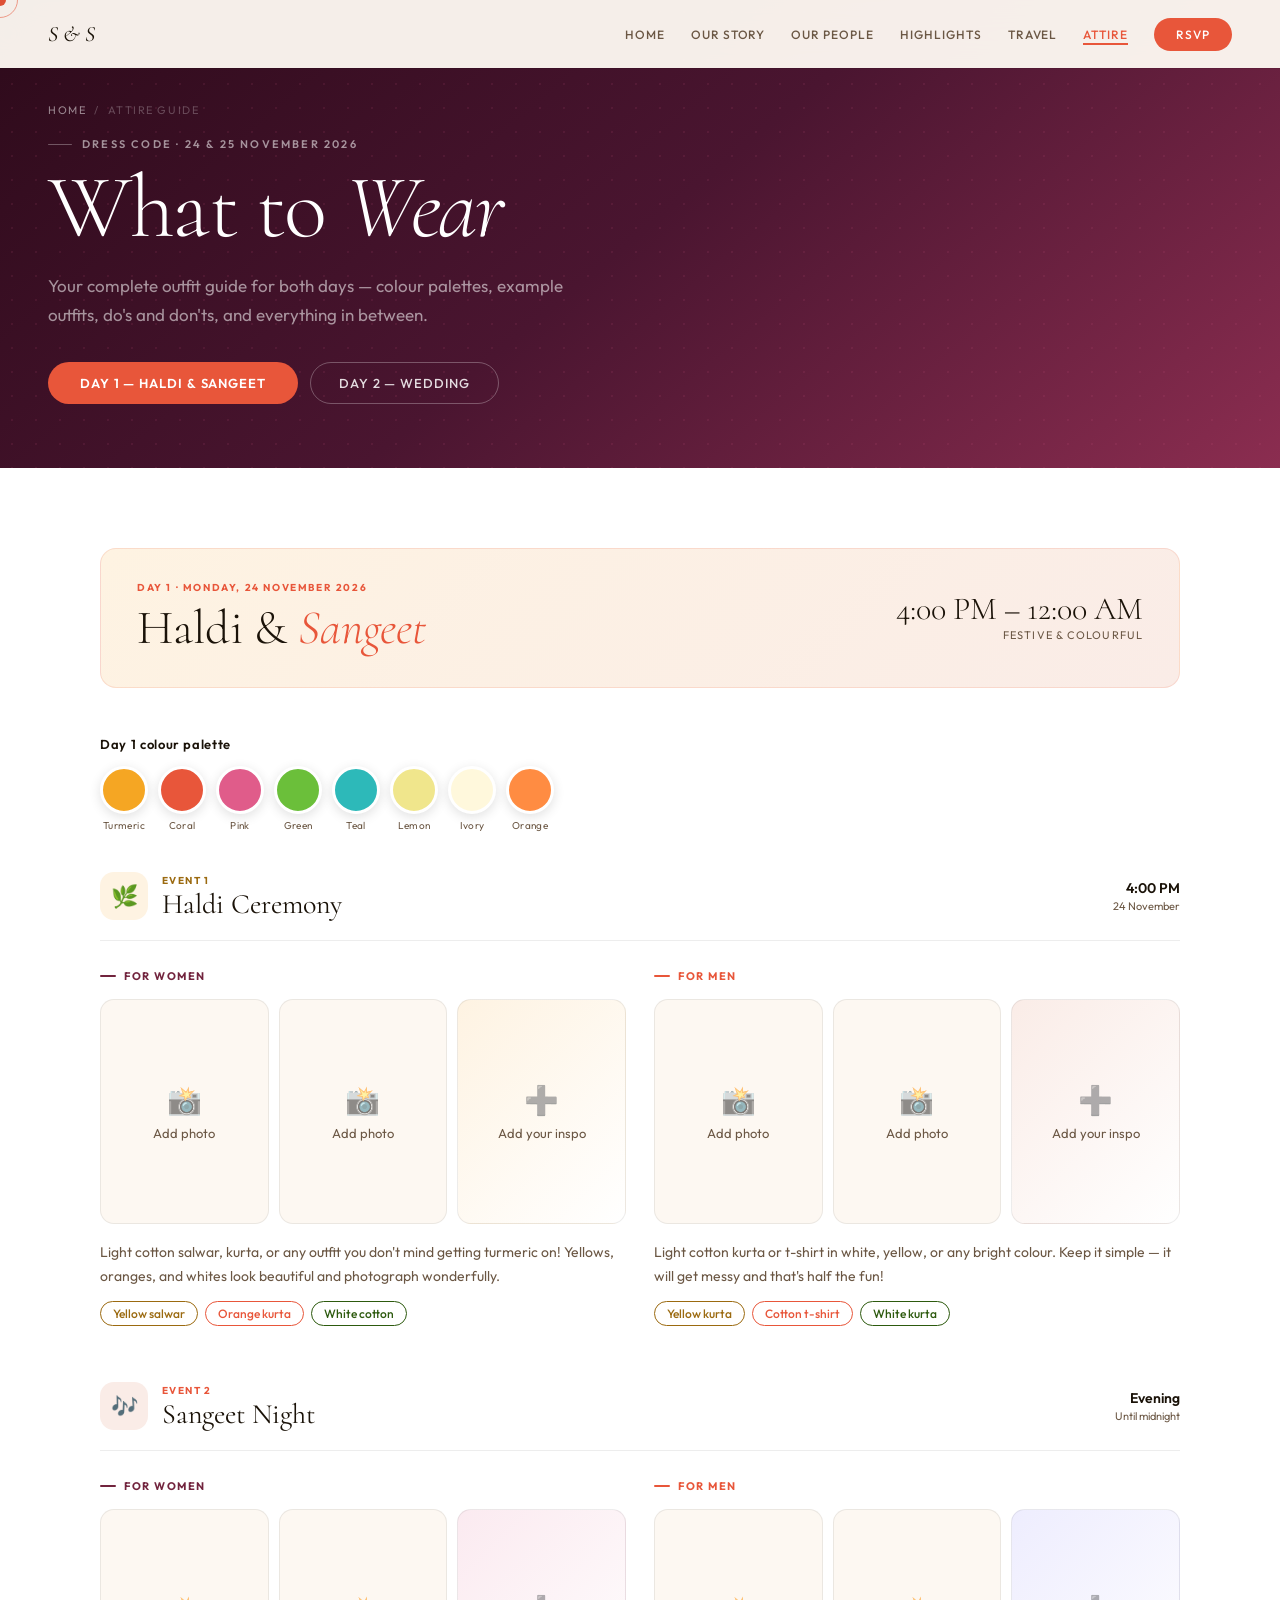
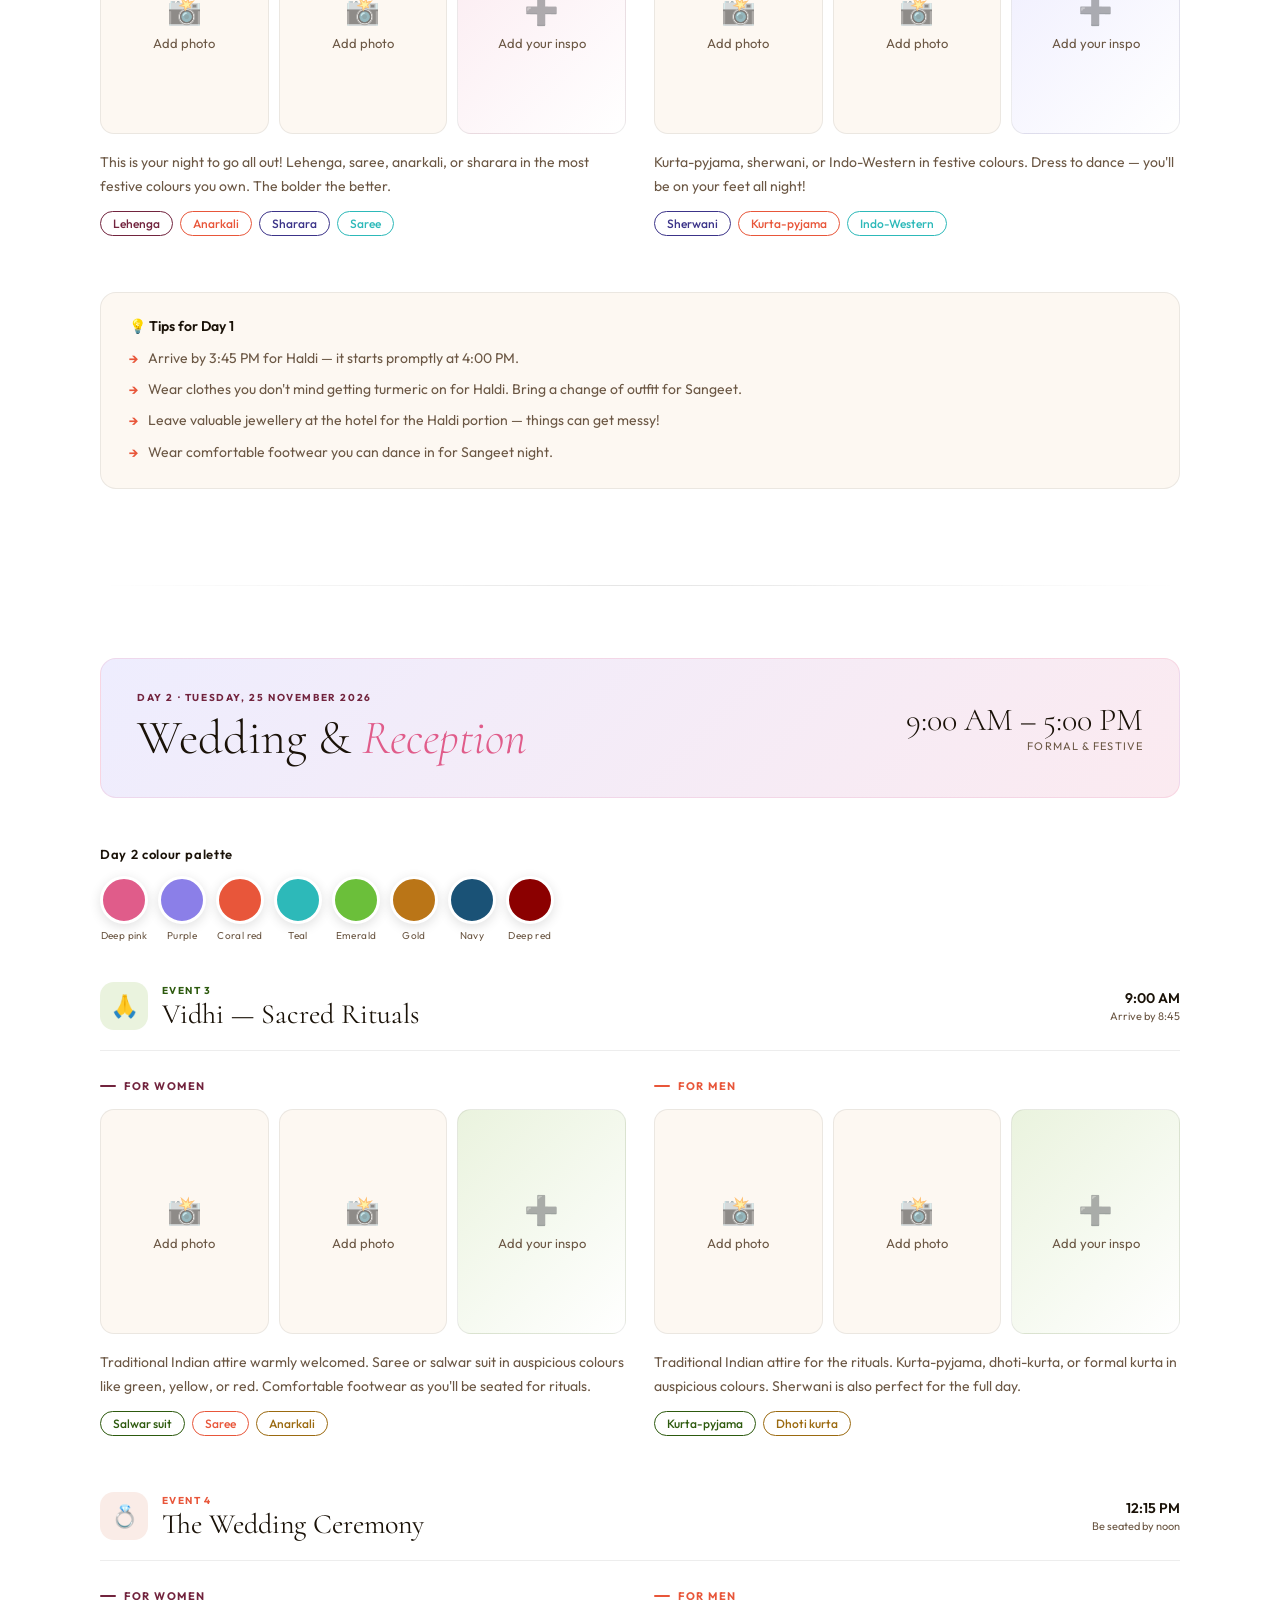
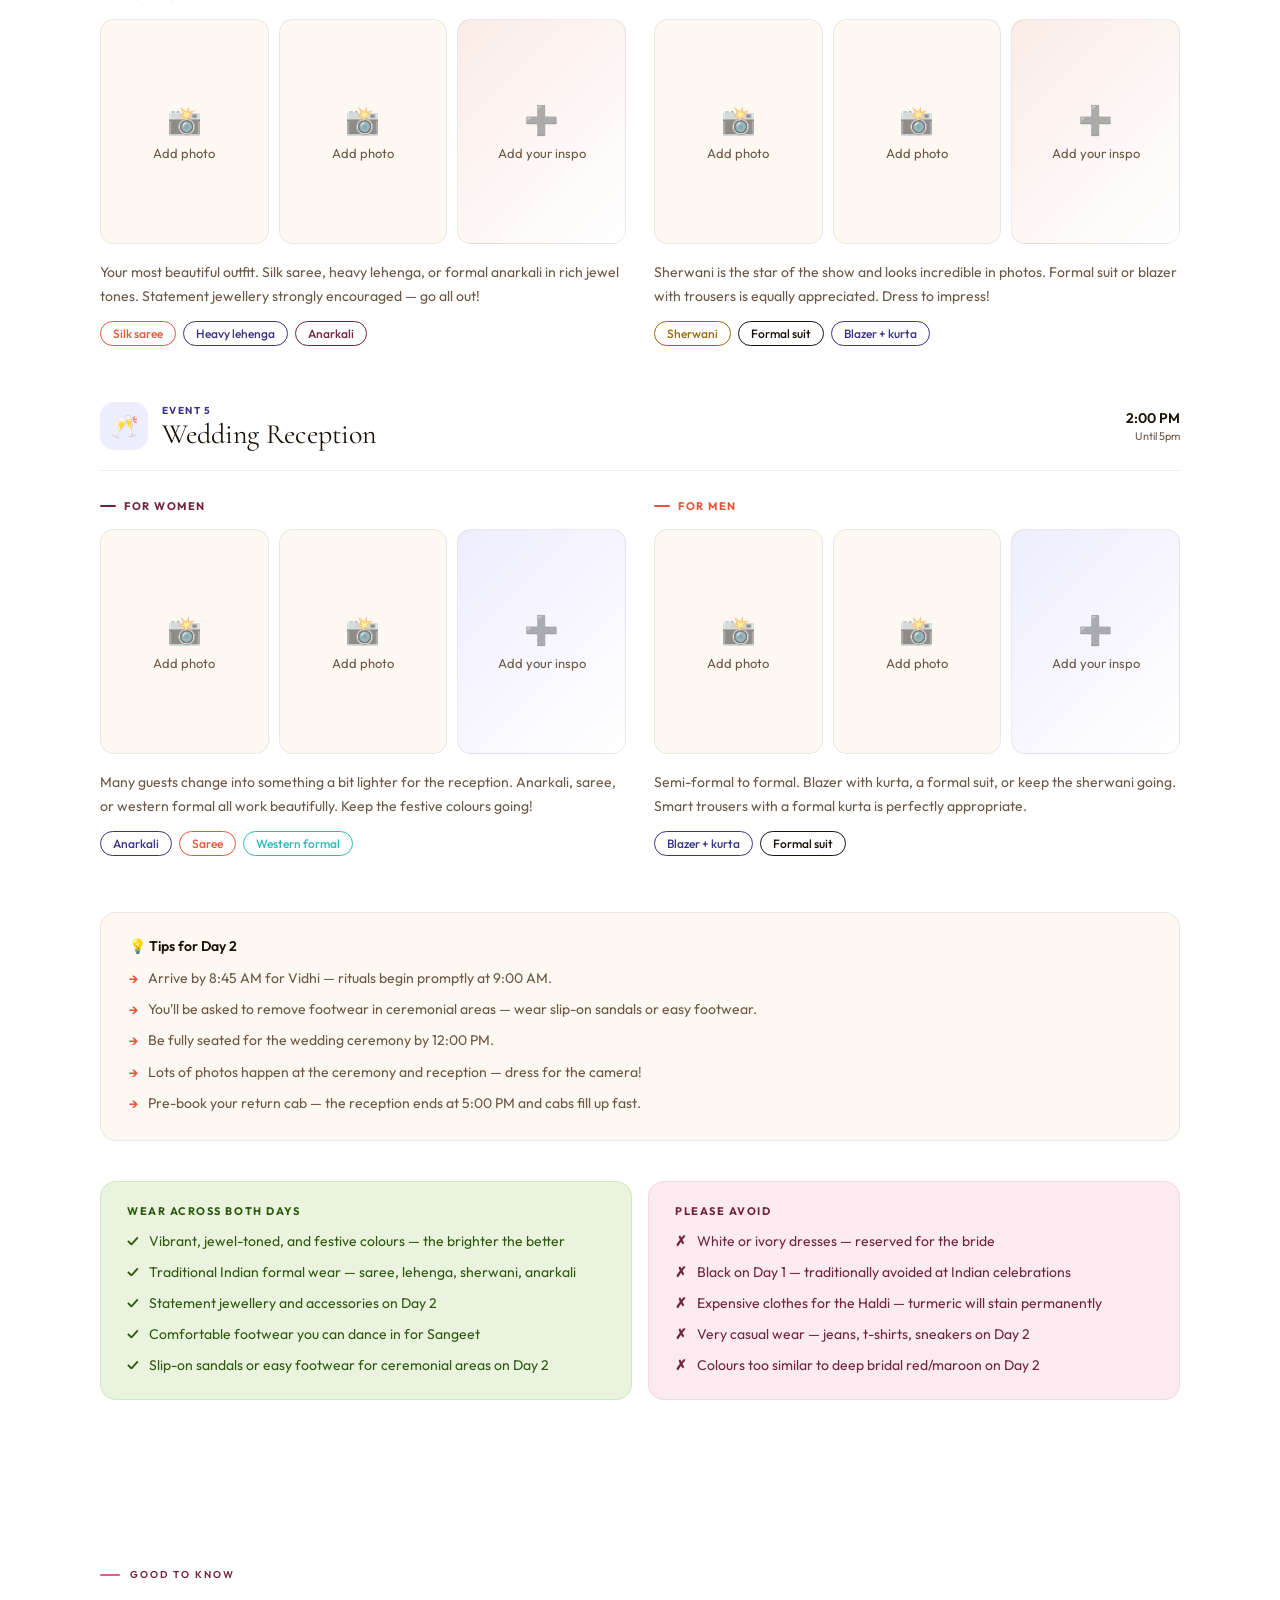
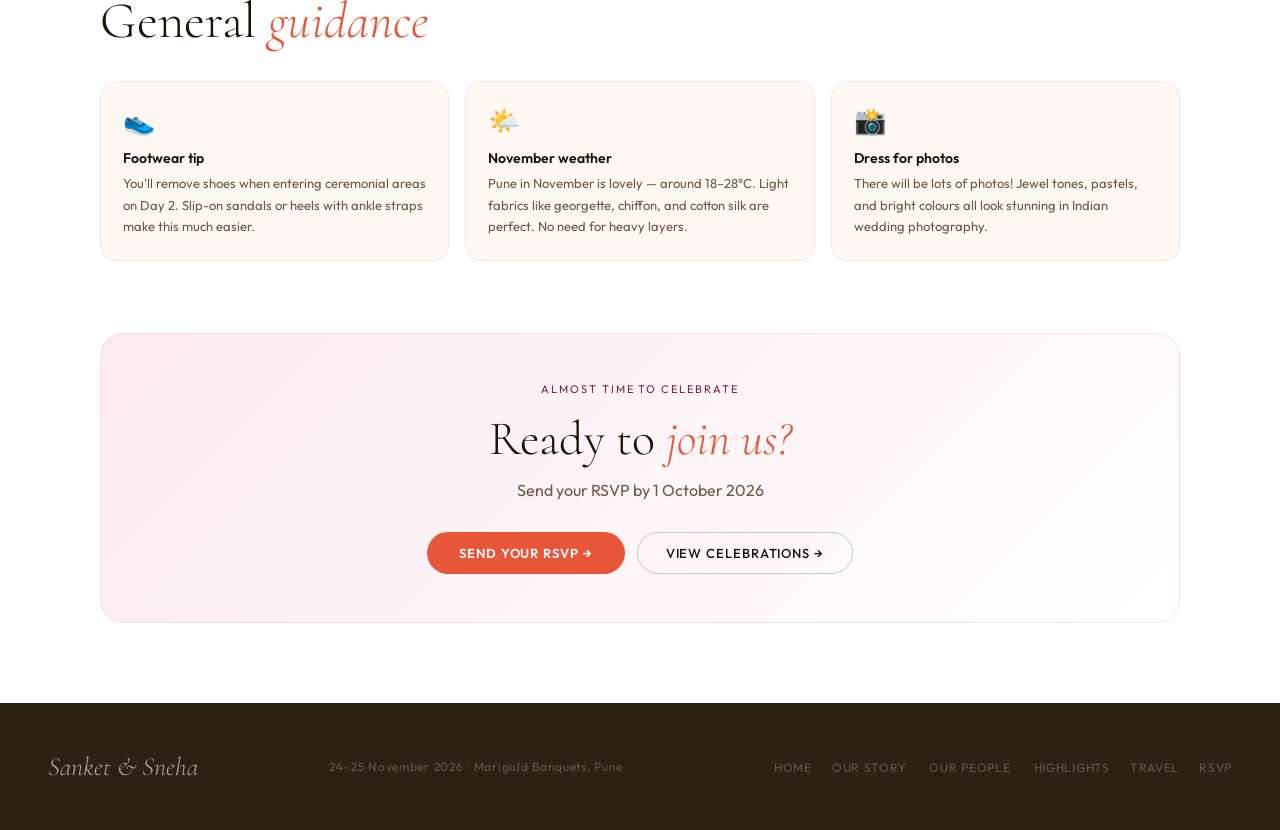
==== commit 4ac97c6c: "Add files via upload" ====
--- a/attire.html
+++ b/attire.html
@@ -163,6 +163,7 @@
   <div class="nav-links">
     <a href="index.html">Home</a>
     <a href="story.html">Our Story</a>
+    <a href="people.html">Our People</a>
     <a href="highlights.html">Highlights</a>
     <a href="travel.html">Travel</a>
     <a href="attire.html" class="active">Attire</a>
@@ -695,6 +696,7 @@
   <div class="footer-meta">24–25 November 2026 · Marigold Banquets, Pune</div>
   <div class="footer-links">
     <a href="index.html">Home</a><a href="story.html">Our Story</a>
+    <a href="people.html">Our People</a>
     <a href="highlights.html">Highlights</a><a href="travel.html">Travel</a><a href="index.html#rsvp">RSVP</a>
   </div>
 </footer>
